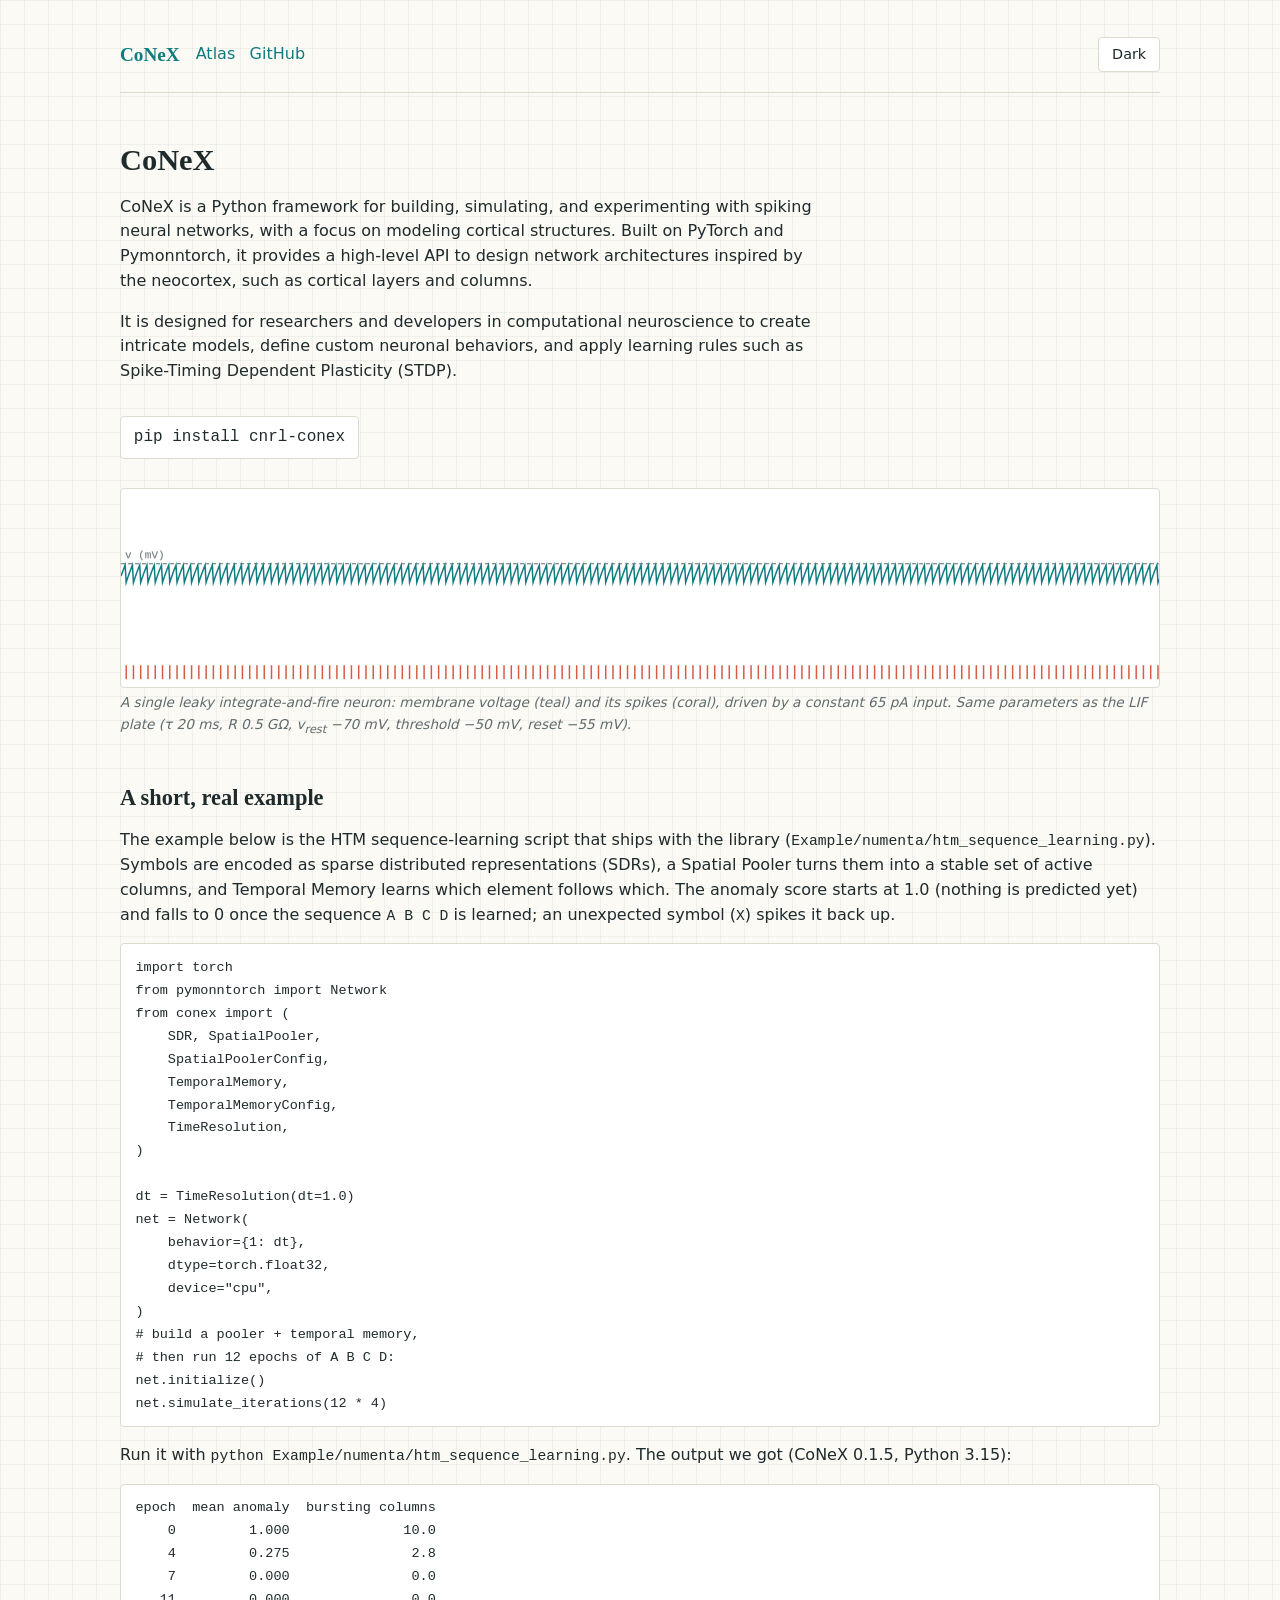
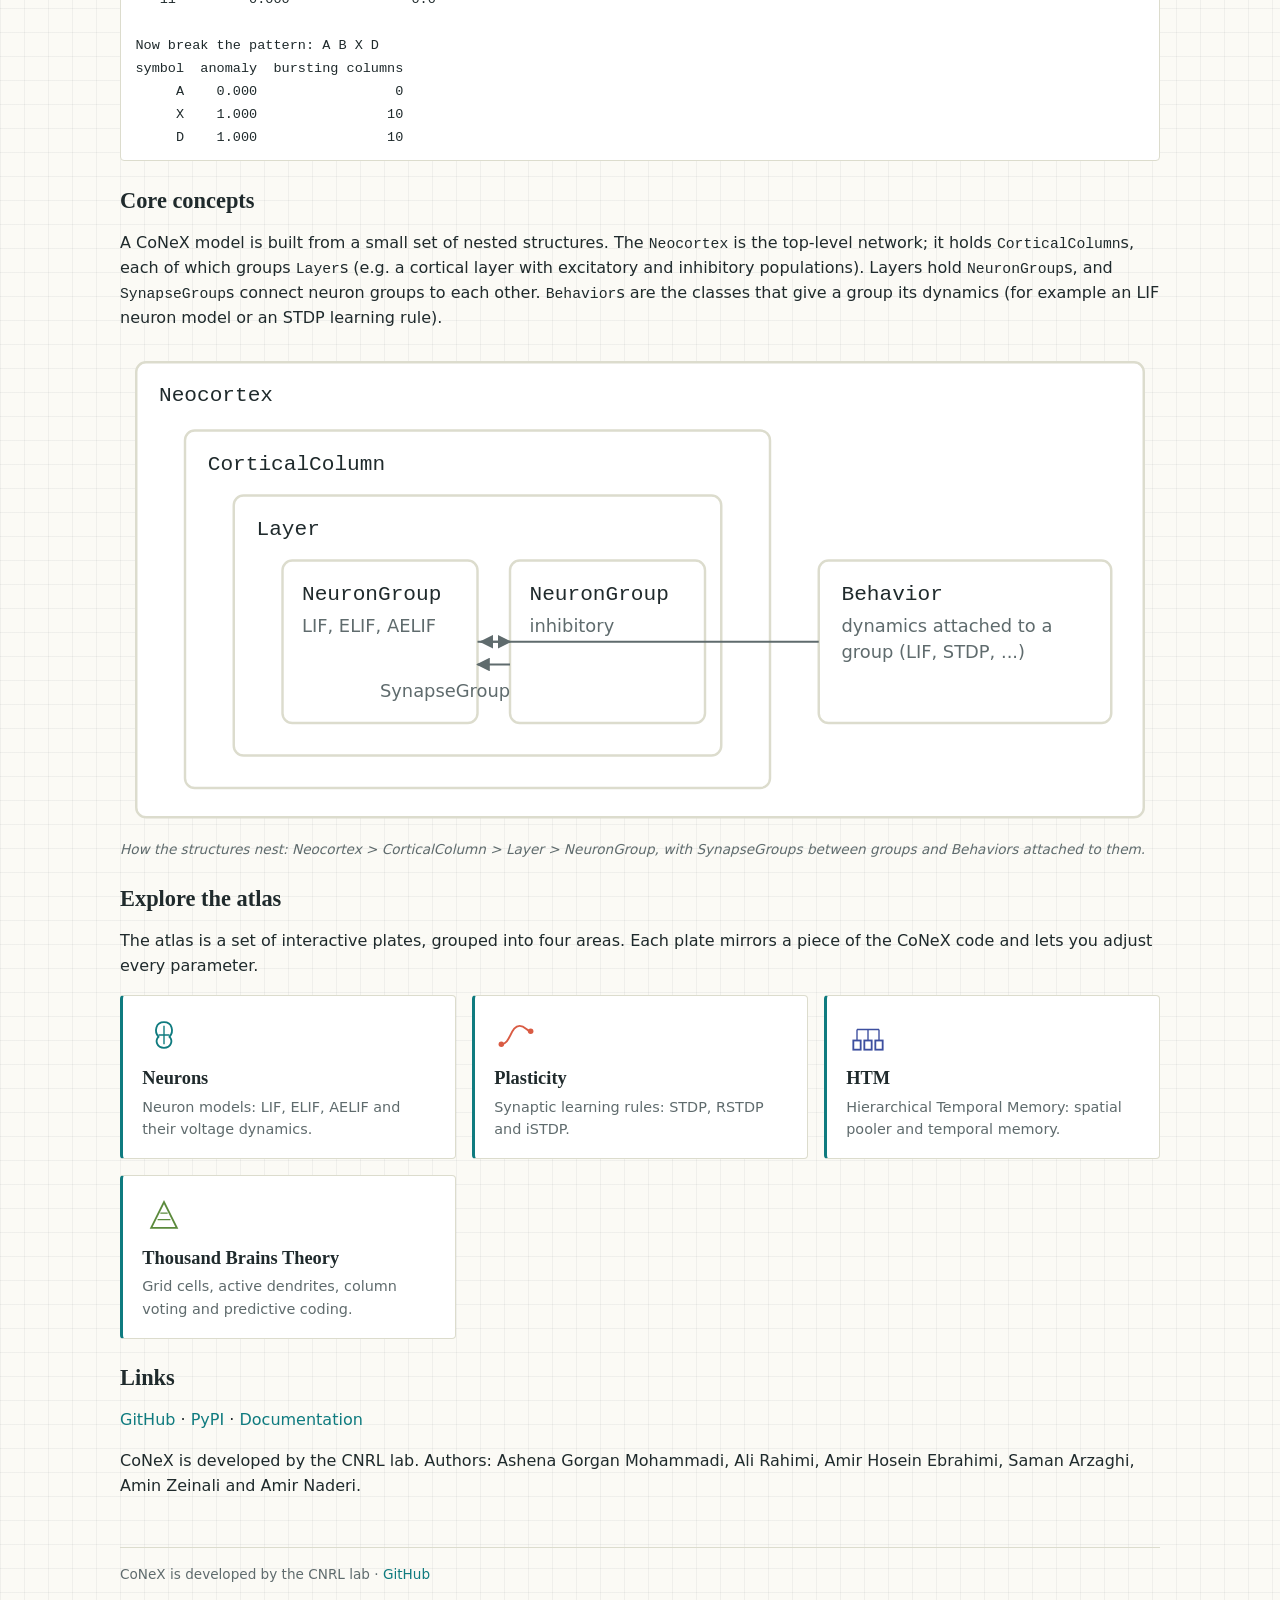
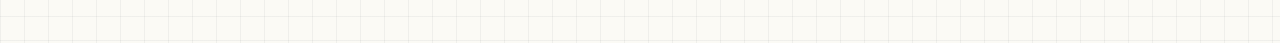
==== site/index.html @ 7996efba "fix(site): standardize the footer to the CNRL-lab credit Every page footer now reads 'CoNeX is devel" ====
<!DOCTYPE html>
<html lang="en">
<head>
  <meta charset="utf-8">
  <meta name="viewport" content="width=device-width, initial-scale=1">
  <title>CoNeX — Cortical network for everything</title>
  <link rel="stylesheet" href="assets/css/site.css">
</head>
<body>
  <div class="page">
    <div class="topbar">
      <span class="brand"><a href="index.html">CoNeX</a></span>
      <nav>
        <a href="atlas/index.html">Atlas</a>
        <a href="https://github.com/cnrl/CoNeX">GitHub</a>
      </nav>
      <span class="spacer"></span>
      <button id="theme-toggle" class="ui-button" type="button">Dark</button>
    </div>

    <section class="hero">
      <h1>CoNeX</h1>
      <p>
        CoNeX is a Python framework for building, simulating, and experimenting
        with spiking neural networks, with a focus on modeling cortical
        structures. Built on PyTorch and Pymonntorch, it provides a high-level
        API to design network architectures inspired by the neocortex, such as
        cortical layers and columns.
      </p>
      <p>
        It is designed for researchers and developers in computational
        neuroscience to create intricate models, define custom neuronal
        behaviors, and apply learning rules such as Spike-Timing Dependent
        Plasticity (STDP).
      </p>
      <p class="install-line">pip install cnrl-conex</p>

      <figure class="ui-figure hero-figure">
        <canvas id="hero-canvas" style="width:100%;height:200px;display:block;background:var(--card);border:1px solid var(--rule);border-radius:4px"></canvas>
        <figcaption>
          A single leaky integrate-and-fire neuron: membrane voltage (teal) and
          its spikes (coral), driven by a constant 65 pA input. Same parameters
          as the LIF plate (τ 20 ms, R 0.5 GΩ, v<sub>rest</sub> −70 mV,
          threshold −50 mV, reset −55 mV).
        </figcaption>
      </figure>
    </section>

    <section>
      <h2>A short, real example</h2>
      <p>
        The example below is the HTM sequence-learning script that ships with
        the library (<code>Example/numenta/htm_sequence_learning.py</code>).
        Symbols are encoded as sparse distributed representations (SDRs), a
        Spatial Pooler turns them into a stable set of active columns, and
        Temporal Memory learns which element follows which. The anomaly score
        starts at 1.0 (nothing is predicted yet) and falls to 0 once the
        sequence <code>A B C D</code> is learned; an unexpected symbol
        (<code>X</code>) spikes it back up.
      </p>
      <pre><code>import torch
from pymonntorch import Network
from conex import (
    SDR, SpatialPooler,
    SpatialPoolerConfig,
    TemporalMemory,
    TemporalMemoryConfig,
    TimeResolution,
)

dt = TimeResolution(dt=1.0)
net = Network(
    behavior={1: dt},
    dtype=torch.float32,
    device="cpu",
)
# build a pooler + temporal memory,
# then run 12 epochs of A B C D:
net.initialize()
net.simulate_iterations(12 * 4)</code></pre>
      <p>
        Run it with <code>python Example/numenta/htm_sequence_learning.py</code>.
        The output we got (CoNeX 0.1.5, Python 3.15):
      </p>
      <pre><code>epoch  mean anomaly  bursting columns
    0         1.000              10.0
    4         0.275               2.8
    7         0.000               0.0
   11         0.000               0.0

Now break the pattern: A B X D
symbol  anomaly  bursting columns
     A    0.000                 0
     X    1.000                10
     D    1.000                10</code></pre>
    </section>

    <section>
      <h2>Core concepts</h2>
      <p>
        A CoNeX model is built from a small set of nested structures. The
        <code>Neocortex</code> is the top-level network; it holds
        <code>CorticalColumn</code>s, each of which groups
        <code>Layer</code>s (e.g. a cortical layer with excitatory and
        inhibitory populations). Layers hold <code>NeuronGroup</code>s, and
        <code>SynapseGroup</code>s connect neuron groups to each other.
        <code>Behavior</code>s are the classes that give a group its dynamics
        (for example an LIF neuron model or an STDP learning rule).
      </p>
      <figure class="ui-figure">
        <svg viewBox="0 0 640 300" role="img"
             aria-label="Nesting diagram: Neocortex contains CorticalColumn, which contains Layer, which contains NeuronGroup; SynapseGroup connects NeuronGroups; Behavior is attached to a group.">
          <style>
            .box { fill: var(--card); stroke: var(--rule); stroke-width: 1.5; }
            .lbl { font: 13px ui-monospace, SFMono-Regular, Menlo, monospace; fill: var(--ink); }
            .sub { font: 11px system-ui, sans-serif; fill: var(--muted); }
            .edge { stroke: var(--muted); stroke-width: 1.2; fill: none; }
          </style>
          <rect class="box" x="10" y="10" width="620" height="280" rx="6"/>
          <text class="lbl" x="24" y="34">Neocortex</text>
          <rect class="box" x="40" y="52" width="360" height="220" rx="6"/>
          <text class="lbl" x="54" y="76">CorticalColumn</text>
          <rect class="box" x="70" y="92" width="300" height="160" rx="6"/>
          <text class="lbl" x="84" y="116">Layer</text>
          <rect class="box" x="100" y="132" width="120" height="100" rx="6"/>
          <text class="lbl" x="112" y="156">NeuronGroup</text>
          <text class="sub" x="112" y="176">LIF, ELIF, AELIF</text>
          <rect class="box" x="240" y="132" width="120" height="100" rx="6"/>
          <text class="lbl" x="252" y="156">NeuronGroup</text>
          <text class="sub" x="252" y="176">inhibitory</text>
          <path class="edge" d="M 220 182 H 240" marker-end="url(#arr)"/>
          <path class="edge" d="M 240 196 H 220" marker-end="url(#arr)"/>
          <text class="sub" x="200" y="216" text-anchor="middle">SynapseGroup</text>
          <rect class="box" x="430" y="132" width="180" height="100" rx="6"/>
          <text class="lbl" x="444" y="156">Behavior</text>
          <text class="sub" x="444" y="176">dynamics attached to a</text>
          <text class="sub" x="444" y="192">group (LIF, STDP, ...)</text>
          <path class="edge" d="M 430 182 H 222" marker-end="url(#arr)"/>
          <defs>
            <marker id="arr" viewBox="0 0 10 10" refX="9" refY="5"
                    markerWidth="7" markerHeight="7" orient="auto-start-reverse">
              <path d="M 0 0 L 10 5 L 0 10 z" fill="var(--muted)"/>
            </marker>
          </defs>
        </svg>
        <figcaption>How the structures nest: Neocortex &gt; CorticalColumn &gt; Layer &gt; NeuronGroup, with SynapseGroups between groups and Behaviors attached to them.</figcaption>
      </figure>
    </section>

    <section>
      <h2>Explore the atlas</h2>
      <p>
        The atlas is a set of interactive plates, grouped into four areas.
        Each plate mirrors a piece of the CoNeX code and lets you adjust every
        parameter.
      </p>
      <div class="area-cards">
        <a class="area-card" href="atlas/index.html#neurons">
          <svg class="area-icon" viewBox="0 0 48 48" aria-hidden="true">
            <path d="M24 10 C15 10 13 20 18 26 C14 30 16 38 24 38 C32 38 34 30 30 26 C35 20 33 10 24 10 Z" fill="none" stroke="var(--c1)" stroke-width="2"/>
            <path d="M24 14 V34 M18 24 H30" fill="none" stroke="var(--c1)" stroke-width="1.5"/>
          </svg>
          <div class="title">Neurons</div>
          <div class="summary">Neuron models: LIF, ELIF, AELIF and their voltage dynamics.</div>
        </a>
        <a class="area-card" href="atlas/index.html#plasticity">
          <svg class="area-icon" viewBox="0 0 48 48" aria-hidden="true">
            <path d="M8 34 C18 34 18 14 28 14 C34 14 36 20 40 20" fill="none" stroke="var(--c2)" stroke-width="2"/>
            <circle cx="8" cy="34" r="3" fill="var(--c2)"/>
            <circle cx="40" cy="20" r="3" fill="var(--c2)"/>
          </svg>
          <div class="title">Plasticity</div>
          <div class="summary">Synaptic learning rules: STDP, RSTDP and iSTDP.</div>
        </a>
        <a class="area-card" href="atlas/index.html#htm">
          <svg class="area-icon" viewBox="0 0 48 48" aria-hidden="true">
            <rect x="8" y="30" width="8" height="10" fill="none" stroke="var(--c4)" stroke-width="2"/>
            <rect x="20" y="30" width="8" height="10" fill="none" stroke="var(--c4)" stroke-width="2"/>
            <rect x="32" y="30" width="8" height="10" fill="none" stroke="var(--c4)" stroke-width="2"/>
            <path d="M12 30 V18 M24 30 V18 M36 30 V18 M12 18 H36" fill="none" stroke="var(--c4)" stroke-width="1.5"/>
          </svg>
          <div class="title">HTM</div>
          <div class="summary">Hierarchical Temporal Memory: spatial pooler and temporal memory.</div>
        </a>
        <a class="area-card" href="atlas/index.html#tbt">
          <svg class="area-icon" viewBox="0 0 48 48" aria-hidden="true">
            <path d="M10 38 L24 10 L38 38 Z" fill="none" stroke="var(--c5)" stroke-width="2"/>
            <path d="M17 29 L31 29 M20 22 L28 22" fill="none" stroke="var(--c5)" stroke-width="1.5"/>
          </svg>
          <div class="title">Thousand Brains Theory</div>
          <div class="summary">Grid cells, active dendrites, column voting and predictive coding.</div>
        </a>
      </div>
    </section>

    <section>
      <h2>Links</h2>
      <p>
        <a href="https://github.com/cnrl/CoNeX">GitHub</a>
        &middot;
        <a href="https://pypi.org/project/cnrl-conex/">PyPI</a>
        &middot;
        <a href="https://github.com/cnrl/CoNeX/tree/main/docs">Documentation</a>
      </p>
      <p>
        CoNeX is developed by the CNRL lab. Authors: Ashena Gorgan Mohammadi,
        Ali Rahimi, Amir Hosein Ebrahimi, Saman Arzaghi, Amin Zeinali and
        Amir Naderi.
      </p>
    </section>

    <footer class="site-footer">
      CoNeX is developed by the CNRL lab &middot;
      <a href="https://github.com/cnrl/CoNeX">GitHub</a>
    </footer>
  </div>

  <script type="module">
    import ui from './assets/js/ui.js';
    const themeBtn = document.getElementById('theme-toggle');
    function syncThemeBtn() {
      themeBtn.textContent = ui.getTheme() === 'light' ? 'Dark' : 'Light';
    }
    themeBtn.addEventListener('click', () => {
      ui.setTheme(ui.getTheme() === 'light' ? 'dark' : 'light');
      syncThemeBtn();
    });
    syncThemeBtn();

    // Hero: a single LIF neuron, same parameters as the LIF plate.
    const hero = document.getElementById('hero-canvas');
    if (hero) {
      const TAU = 20, R = 0.5, I = 65, V_REST = -70, THR = -50, V_RESET = -55;
      const DT = 1; // ms
      const RI = R * I; // 32.5 mV
      const WINDOW = 1000; // ms of trace shown
      let v = V_REST, t = 0;
      const trace = []; // [t, v]
      const spikes = []; // [t]
      let acc = 0;

      function step(ms) {
        acc += ms;
        while (acc >= DT) {
          acc -= DT;
          t += DT;
          v += (DT / TAU) * (-(v - V_REST) + RI);
          if (v >= THR) {
            spikes.push(t);
            v = V_RESET;
          }
          trace.push([t, v]);
        }
        while (trace.length && trace[0][0] < t - WINDOW) trace.shift();
        while (spikes.length && spikes[0] < t - WINDOW) spikes.shift();
      }

      function draw() {
        const dpr = window.devicePixelRatio || 1;
        const w = hero.clientWidth || 600, h = 200;
        hero.width = Math.round(w * dpr);
        hero.height = Math.round(h * dpr);
        const ctx = hero.getContext('2d');
        ctx.setTransform(dpr, 0, 0, dpr, 0, 0);
        ctx.clearRect(0, 0, w, h);
        const pal = { ink: ui.color('ink'), c1: ui.color('c1'), c2: ui.color('c2'), muted: ui.color('muted') };
        const t0 = t - WINDOW;
        const sx = (tt) => ((tt - t0) / WINDOW) * w;
        const vTop = -30, vBot = -75;
        const sy = (vv) => ((vTop - vv) / (vTop - vBot)) * (h - 30);
        // threshold line
        ctx.strokeStyle = pal.muted;
        ctx.setLineDash([4, 3]);
        ctx.beginPath();
        ctx.moveTo(0, sy(THR));
        ctx.lineTo(w, sy(THR));
        ctx.stroke();
        ctx.setLineDash([]);
        // voltage trace
        ctx.strokeStyle = pal.c1;
        ctx.lineWidth = 1.5;
        ctx.beginPath();
        for (let i = 0; i < trace.length; i++) {
          const px = sx(trace[i][0]), py = sy(trace[i][1]);
          i === 0 ? ctx.moveTo(px, py) : ctx.lineTo(px, py);
        }
        ctx.stroke();
        // raster of spikes
        for (const st of spikes) {
          ctx.fillStyle = pal.c2;
          ctx.fillRect(sx(st) - 0.75, h - 22, 1.5, 14);
        }
        ctx.fillStyle = pal.muted;
        ctx.font = '11px ui-monospace, SFMono-Regular, Menlo, monospace';
        ctx.textAlign = 'left';
        ctx.textBaseline = 'bottom';
        ctx.fillText('v (mV)', 4, sy(THR) - 3);
      }

      const reduced = window.matchMedia('(prefers-reduced-motion: reduce)').matches;
      if (reduced) {
        step(WINDOW);
        draw();
        window.addEventListener('resize', draw);
      } else {
        const anim = ui.animate((dtMs) => {
          step(Math.min(dtMs, 50));
          draw();
        });
        anim.start();
        window.addEventListener('resize', draw);
        ui.onTheme(draw);
      }
    }
  </script>
</body>
</html>
---- site/assets/css/site.css ----
/* CoNeX site — "lab notebook" look. Light default, dark optional. */

:root,
:root[data-theme='light'] {
  --paper: #fbfaf5;
  --ink: #1f2a2c;
  --muted: #5f6b6d;
  --rule: #dcdccd;
  --c1: #0f7b7f;
  --c2: #d95b43;
  --c3: #b98a1f;
  --c4: #3d4f9f;
  --c5: #5b8a3c;
  --c6: #8b3f73;
  --grid: rgba(31, 42, 44, 0.05);
  --card: #ffffff;
}

:root[data-theme='dark'] {
  --paper: #141b1c;
  --ink: #e5ebe7;
  --muted: #9aa7a6;
  --rule: #2c3738;
  --c1: #3cb4b9;
  --c2: #ef7d66;
  --c3: #d9ab3f;
  --c4: #8294dd;
  --c5: #86b468;
  --c6: #c26fa9;
  --grid: rgba(229, 235, 231, 0.04);
  --card: #182122;
}

* {
  box-sizing: border-box;
}

html {
  font-size: 16px;
}

body {
  margin: 0;
  color: var(--ink);
  background-color: var(--paper);
  background-image:
    linear-gradient(var(--grid) 1px, transparent 1px),
    linear-gradient(90deg, var(--grid) 1px, transparent 1px);
  background-size: 24px 24px;
  font-family: system-ui, -apple-system, sans-serif;
  line-height: 1.55;
}

h1, h2, h3, h4 {
  font-family: ui-serif, Georgia, serif;
  font-weight: 600;
  line-height: 1.25;
}

h1 { font-size: 1.9rem; margin: 0 0 0.5rem; }
h2 { font-size: 1.4rem; margin: 1.6rem 0 0.6rem; }
h3 { font-size: 1.1rem; margin: 1.2rem 0 0.4rem; }

a {
  color: var(--c1);
  text-decoration: none;
}
a:hover {
  text-decoration: underline;
}

code, pre, .mono {
  font-family: ui-monospace, SFMono-Regular, Menlo, monospace;
  font-size: 0.92em;
}

/* inline code: let a long token (e.g. a file path) wrap instead of widening the page */
:not(pre) > code {
  overflow-wrap: anywhere;
}

pre {
  background: var(--card);
  border: 1px solid var(--rule);
  border-radius: 4px;
  padding: 0.7rem 0.9rem;
  overflow-x: auto;
}

.page {
  max-width: 1080px;
  margin: 0 auto;
  padding: 1.5rem 1.25rem 4rem;
}

.topbar {
  display: flex;
  align-items: center;
  gap: 1rem;
  flex-wrap: wrap;
  padding: 0.8rem 0 1.2rem;
  border-bottom: 1px solid var(--rule);
  margin-bottom: 1.5rem;
}

.topbar .brand {
  font-family: ui-serif, Georgia, serif;
  font-size: 1.2rem;
  font-weight: 700;
}

.topbar nav {
  display: flex;
  gap: 0.9rem;
  flex-wrap: wrap;
}

.topbar .spacer {
  flex: 1;
}

/* Cards: thin rules and a left margin line like notebook paper */
.card {
  background: var(--card);
  border: 1px solid var(--rule);
  border-left: 3px solid var(--rule);
  border-radius: 4px;
  padding: 1rem 1.2rem 1rem 1.4rem;
  margin: 0.8rem 0;
}

.card h3 {
  margin-top: 0;
}

/* Buttons */
.ui-button {
  font: inherit;
  font-size: 0.9rem;
  color: var(--ink);
  background: var(--card);
  border: 1px solid var(--rule);
  border-radius: 4px;
  padding: 0.35rem 0.8rem;
  cursor: pointer;
}
.ui-button:hover {
  border-color: var(--muted);
}
.ui-button-small {
  font-size: 0.78rem;
  padding: 0.15rem 0.5rem;
}

/* Plate layout: controls | figures | notes */
.plate-layout {
  display: grid;
  grid-template-columns: 300px minmax(0, 1fr);
  gap: 1.2rem;
  align-items: start;
}

/* min-width:0 lets a grid track shrink below its content's min-content width */
.plate-controls,
.plate-figures,
.plate-notes {
  min-width: 0;
  max-width: 100%;
}

.plate-controls {
  position: sticky;
  top: 1rem;
}

.plate-notes {
  grid-column: 1 / -1;
}

@media (max-width: 820px) {
  .plate-layout {
    grid-template-columns: minmax(0, 1fr);
  }
  /* phone order: figures, controls, notes (notes holds the code box) */
  .plate-figures { order: 1; }
  .plate-controls { order: 2; position: static; }
  .plate-notes { order: 3; }
}

/* Controls */
.ui-section {
  border-bottom: 1px solid var(--rule);
  padding-bottom: 0.8rem;
  margin-bottom: 0.8rem;
}

.ui-control {
  display: flex;
  flex-direction: column;
  gap: 0.15rem;
  margin: 0.5rem 0;
  font-size: 0.9rem;
}

.ui-control-head {
  display: flex;
  justify-content: space-between;
  gap: 0.5rem;
}

.ui-readout {
  font-family: ui-monospace, SFMono-Regular, Menlo, monospace;
  color: var(--muted);
  font-size: 0.85rem;
}

.ui-control input[type='range'] {
  width: 100%;
  accent-color: var(--c1);
}

.ui-control-number {
  flex-direction: row;
  align-items: center;
  gap: 0.5rem;
}

.ui-control-number input {
  width: 90px;
  font: inherit;
  font-family: ui-monospace, SFMono-Regular, Menlo, monospace;
  color: var(--ink);
  background: var(--paper);
  border: 1px solid var(--rule);
  border-radius: 4px;
  padding: 0.2rem 0.4rem;
}

.ui-unit {
  color: var(--muted);
  font-size: 0.85rem;
}

.ui-control-toggle {
  flex-direction: row;
  align-items: center;
  gap: 0.5rem;
}

.ui-control select {
  font: inherit;
  color: var(--ink);
  background: var(--paper);
  border: 1px solid var(--rule);
  border-radius: 4px;
  padding: 0.2rem 0.4rem;
}

/* Figures */
.ui-figure {
  margin: 0.8rem 0;
}

.ui-figure canvas {
  display: block;
  background: var(--card);
  border: 1px solid var(--rule);
  border-radius: 4px;
}

.ui-figure figcaption {
  font-style: italic;
  color: var(--muted);
  font-size: 0.85rem;
  margin-top: 0.3rem;
}

/* inline SVGs scale to the column width instead of their intrinsic size */
.ui-figure svg {
  display: block;
  width: 100%;
  height: auto;
}

/* on phones, shrink code so a line fits the viewport instead of scrolling */
@media (max-width: 480px) {
  pre {
    font-size: 0.72rem;
  }
}

/* Notes */
.ui-note {
  max-width: 70ch;
}

.ui-equation {
  font-family: ui-serif, Georgia, serif;
  font-size: 1.1rem;
  text-align: center;
  padding: 0.6rem 0;
  border-top: 1px dashed var(--rule);
  border-bottom: 1px dashed var(--rule);
  margin: 0.8rem 0;
}

/* Code box */
.ui-codebox {
  border: 1px solid var(--rule);
  border-radius: 4px;
  margin: 0.8rem 0;
  overflow: hidden;
}

.ui-codebar {
  display: flex;
  justify-content: space-between;
  align-items: center;
  padding: 0.3rem 0.7rem;
  border-bottom: 1px solid var(--rule);
  background: var(--paper);
  font-size: 0.85rem;
  color: var(--muted);
}

.ui-codebox pre {
  border: none;
  border-radius: 0;
  background: var(--card);
  margin: 0;
}

/* Gallery */
.gallery-group h2 {
  border-bottom: 1px solid var(--rule);
  padding-bottom: 0.3rem;
}

.gallery-grid {
  display: grid;
  grid-template-columns: repeat(auto-fill, minmax(min(100%, 240px), 1fr));
  gap: 0.8rem;
}

.plate-card {
  display: block;
  color: var(--ink);
  background: var(--card);
  border: 1px solid var(--rule);
  border-left: 3px solid var(--c1);
  border-radius: 4px;
  padding: 0.8rem 1rem;
}
.plate-card:hover {
  text-decoration: none;
  border-left-color: var(--c2);
}

.plate-card .title {
  font-family: ui-serif, Georgia, serif;
  font-weight: 600;
  font-size: 1.02rem;
}

.plate-card .summary {
  font-size: 0.88rem;
  color: var(--muted);
  margin: 0.3rem 0;
}

.badge {
  display: inline-block;
  font-size: 0.72rem;
  font-family: ui-monospace, SFMono-Regular, Menlo, monospace;
  border: 1px solid var(--rule);
  border-radius: 999px;
  padding: 0.05rem 0.5rem;
  color: var(--muted);
  margin-right: 0.3rem;
}

.badge.intro { border-color: var(--c5); color: var(--c5); }
.badge.core { border-color: var(--c1); color: var(--c1); }
.badge.advanced { border-color: var(--c2); color: var(--c2); }

.conex-classes {
  font-family: ui-monospace, SFMono-Regular, Menlo, monospace;
  font-size: 0.75rem;
  color: var(--muted);
  margin-top: 0.4rem;
  word-break: break-word;
}

.searchbox {
  width: 100%;
  max-width: 420px;
  font: inherit;
  color: var(--ink);
  background: var(--card);
  border: 1px solid var(--rule);
  border-radius: 4px;
  padding: 0.45rem 0.7rem;
  margin: 0.8rem 0;
}

/* Landing */
.hero {
  padding: 1.5rem 0 0.5rem;
}

.hero p {
  max-width: 68ch;
}

.install-line {
  font-family: ui-monospace, SFMono-Regular, Menlo, monospace;
  background: var(--card);
  border: 1px solid var(--rule);
  border-radius: 4px;
  padding: 0.5rem 0.8rem;
  display: inline-block;
}

/* min(100%, 220px) keeps a single column from overflowing a narrow viewport */
.concept-grid {
  display: grid;
  grid-template-columns: repeat(auto-fill, minmax(min(100%, 220px), 1fr));
  gap: 0.8rem;
}

.area-cards {
  display: grid;
  grid-template-columns: repeat(auto-fill, minmax(min(100%, 260px), 1fr));
  gap: 1rem;
}

.area-card {
  display: block;
  color: var(--ink);
  background: var(--card);
  border: 1px solid var(--rule);
  border-left: 3px solid var(--c1);
  border-radius: 4px;
  padding: 1.1rem 1.2rem;
}
.area-card:hover {
  text-decoration: none;
  border-left-color: var(--c2);
}

.area-card .title {
  font-family: ui-serif, Georgia, serif;
  font-weight: 600;
  font-size: 1.15rem;
  margin: 0.4rem 0 0.2rem;
}

.area-card .summary {
  font-size: 0.9rem;
  color: var(--muted);
}

.area-icon {
  width: 44px;
  height: 44px;
  display: block;
}

.start-path {
  display: flex;
  flex-wrap: wrap;
  gap: 0.5rem;
  align-items: center;
}

.start-path .step {
  border: 1px solid var(--rule);
  border-radius: 4px;
  padding: 0.3rem 0.7rem;
  background: var(--card);
}

.start-path .arrow {
  color: var(--muted);
}

.plate-header {
  border-bottom: 1px solid var(--rule);
  padding-bottom: 0.8rem;
  margin-bottom: 1rem;
}

.plate-header .conex-classes {
  margin-top: 0.2rem;
}

.plate-actions {
  display: flex;
  flex-wrap: wrap;
  gap: 0.5rem;
  margin-top: 0.6rem;
}

.plate-pager {
  display: flex;
  justify-content: space-between;
  margin-top: 2rem;
  border-top: 1px solid var(--rule);
  padding-top: 0.8rem;
}

.error-box {
  border: 1px solid var(--c2);
  border-left: 3px solid var(--c2);
  border-radius: 4px;
  background: var(--card);
  padding: 1rem 1.2rem;
  max-width: 60ch;
}

footer.site-footer {
  margin-top: 3rem;
  border-top: 1px solid var(--rule);
  padding-top: 1rem;
  color: var(--muted);
  font-size: 0.85rem;
}
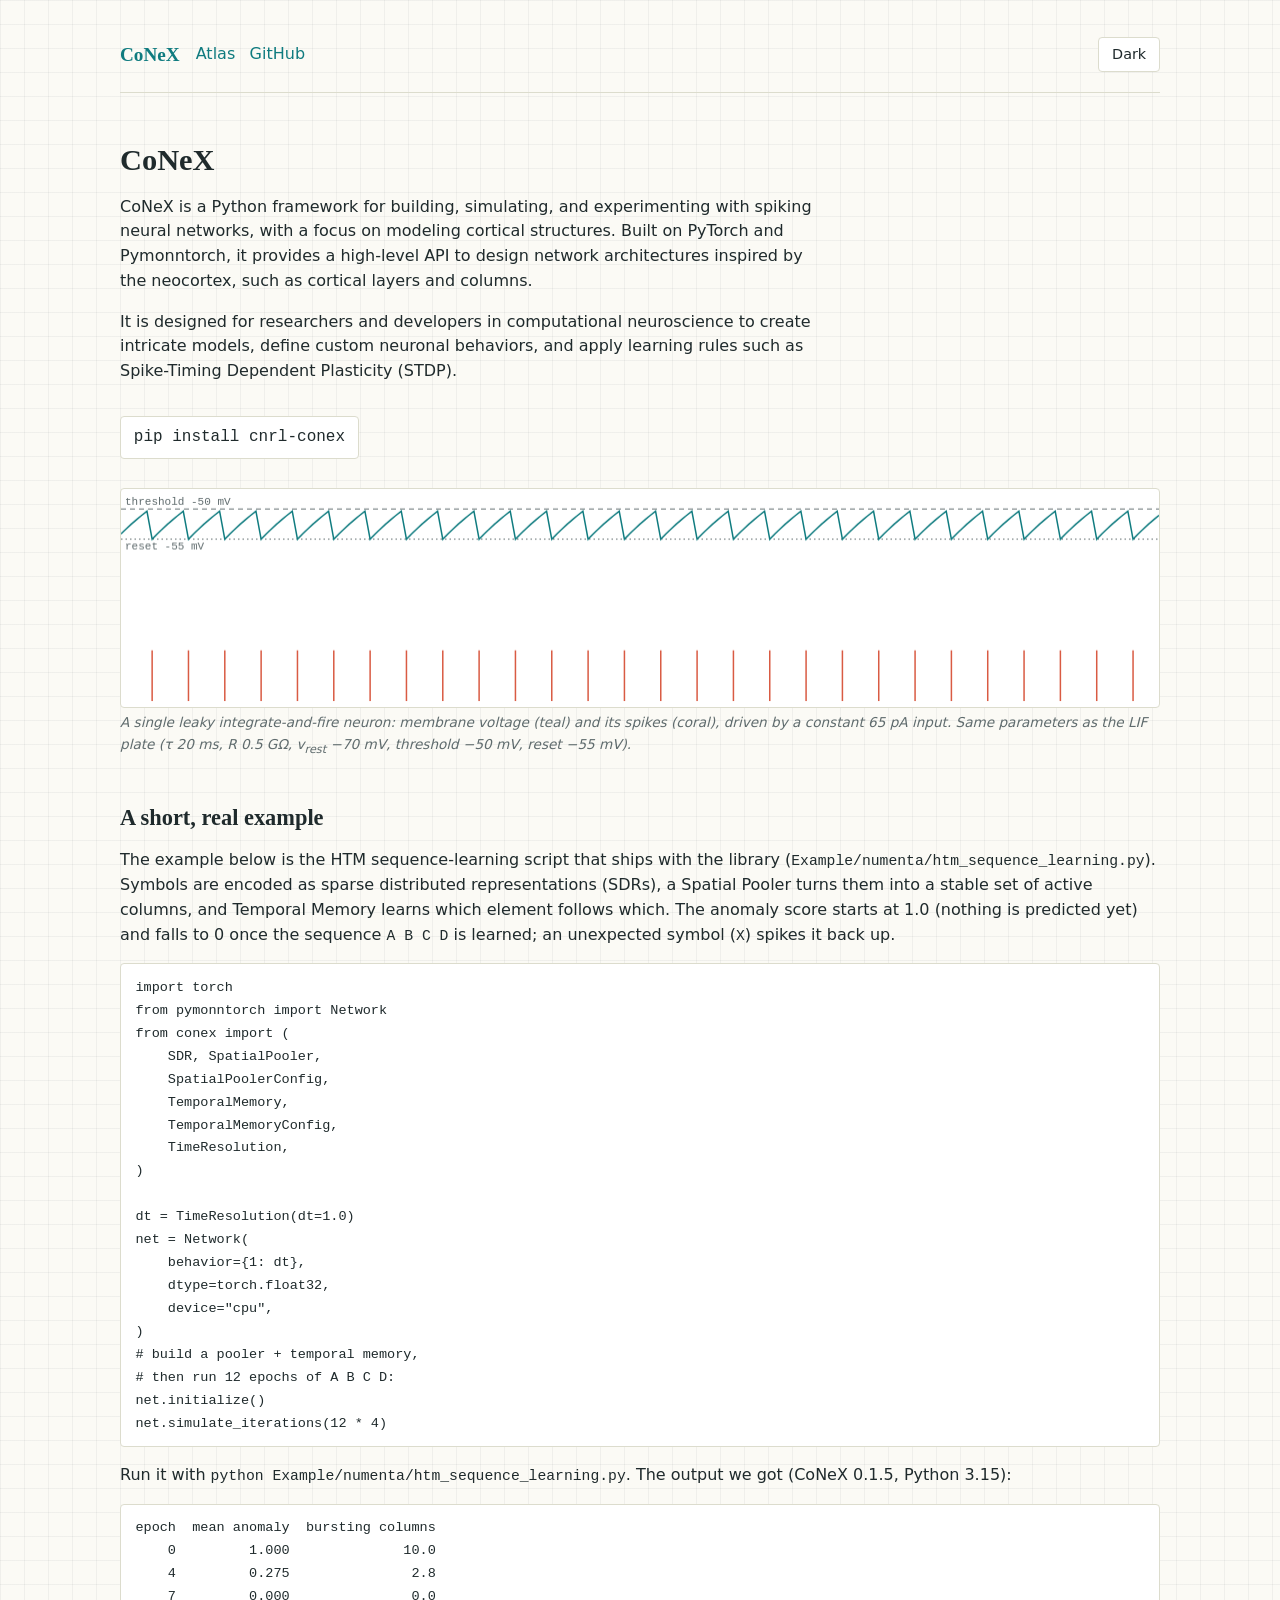
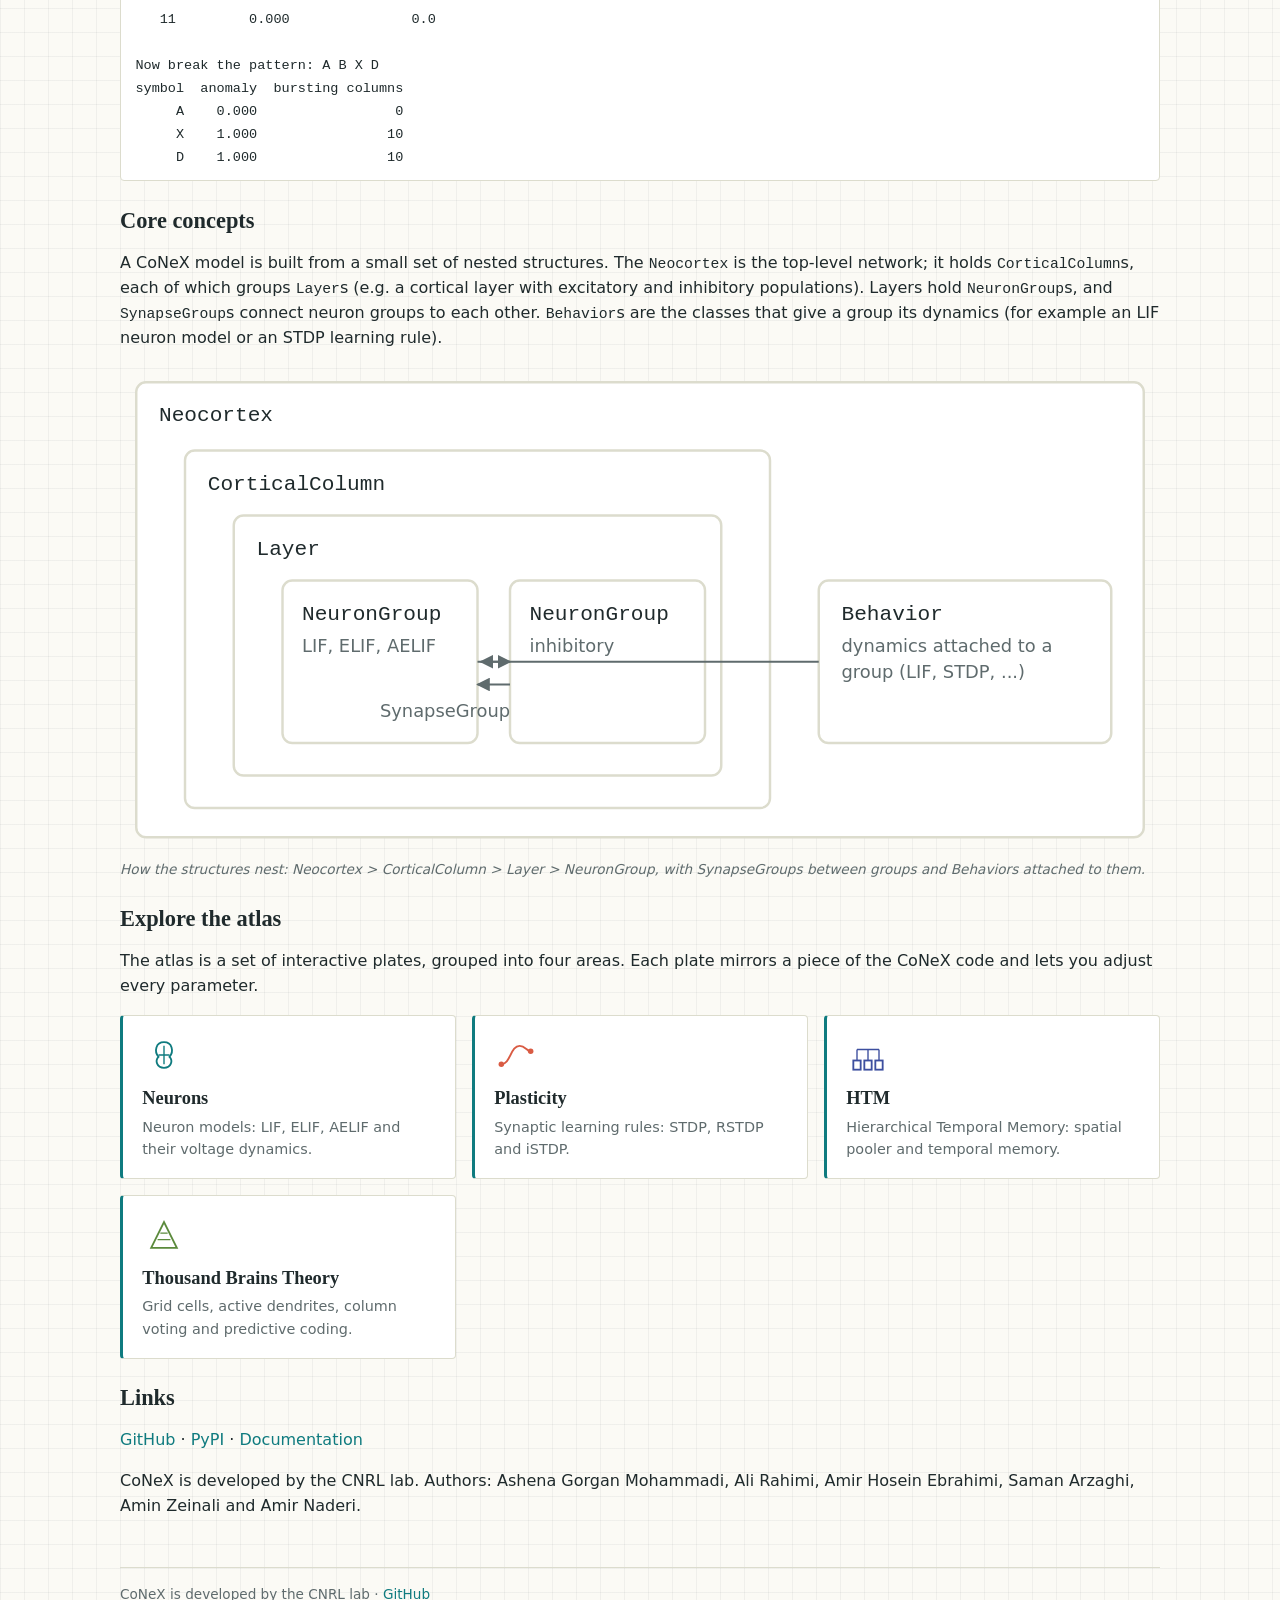
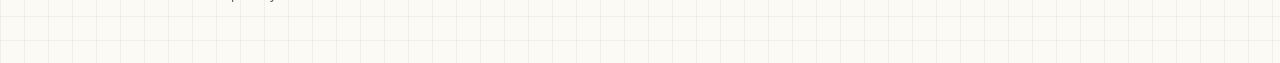
==== commit 8cf1beb5: "fix(site): pre-fill the hero LIF trace and fix its time window - show a fixed window (200 ms at >=70" ====
--- a/site/index.html
+++ b/site/index.html
@@ -36,7 +36,7 @@
       <p class="install-line">pip install cnrl-conex</p>
 
       <figure class="ui-figure hero-figure">
-        <canvas id="hero-canvas" style="width:100%;height:200px;display:block;background:var(--card);border:1px solid var(--rule);border-radius:4px"></canvas>
+        <canvas id="hero-canvas" style="width:100%;height:220px;display:block;background:var(--card);border:1px solid var(--rule);border-radius:4px"></canvas>
         <figcaption>
           A single leaky integrate-and-fire neuron: membrane voltage (teal) and
           its spikes (coral), driven by a constant 65 pA input. Same parameters
@@ -233,14 +233,18 @@
       const TAU = 20, R = 0.5, I = 65, V_REST = -70, THR = -50, V_RESET = -55;
       const DT = 1; // ms
       const RI = R * I; // 32.5 mV
-      const WINDOW = 1000; // ms of trace shown
+      const V_TOP = -48, V_BOT = -72; // y-axis range (mV)
+      const H = 220;
       let v = V_REST, t = 0;
       const trace = []; // [t, v]
       const spikes = []; // [t]
       let acc = 0;
 
-      function step(ms) {
-        acc += ms;
+      // fixed window: 200 ms on wide screens, 100 ms on phones
+      const windowFor = (w) => (w >= 700 ? 200 : 100);
+
+      function step(modelMs) {
+        acc += modelMs;
         while (acc >= DT) {
           acc -= DT;
           t += DT;
@@ -251,66 +255,86 @@
           }
           trace.push([t, v]);
         }
-        while (trace.length && trace[0][0] < t - WINDOW) trace.shift();
-        while (spikes.length && spikes[0] < t - WINDOW) spikes.shift();
+        // keep a little more than the widest window so resizes never gap
+        while (trace.length && trace[0][0] < t - 200) trace.shift();
+        while (spikes.length && spikes[0] < t - 200) spikes.shift();
       }
 
       function draw() {
         const dpr = window.devicePixelRatio || 1;
-        const w = hero.clientWidth || 600, h = 200;
+        const w = hero.clientWidth || 600;
         hero.width = Math.round(w * dpr);
-        hero.height = Math.round(h * dpr);
+        hero.height = Math.round(H * dpr);
         const ctx = hero.getContext('2d');
         ctx.setTransform(dpr, 0, 0, dpr, 0, 0);
-        ctx.clearRect(0, 0, w, h);
-        const pal = { ink: ui.color('ink'), c1: ui.color('c1'), c2: ui.color('c2'), muted: ui.color('muted') };
-        const t0 = t - WINDOW;
-        const sx = (tt) => ((tt - t0) / WINDOW) * w;
-        const vTop = -30, vBot = -75;
-        const sy = (vv) => ((vTop - vv) / (vTop - vBot)) * (h - 30);
-        // threshold line
+        ctx.clearRect(0, 0, w, H);
+        const pal = { c1: ui.color('c1'), c2: ui.color('c2'), muted: ui.color('muted') };
+        const win = windowFor(w);
+        const t0 = t - win;
+        const sx = (tt) => ((tt - t0) / win) * w;
+        // trace in the upper 70%, raster in the lower 30%
+        const traceTop = 8, traceBot = H * 0.7;
+        const sy = (vv) => traceTop + ((V_TOP - vv) / (V_TOP - V_BOT)) * (traceBot - traceTop);
+        const rasterTop = H * 0.74, rasterBot = H - 6;
+
+        // threshold (dashed) and reset (dotted) reference lines
         ctx.strokeStyle = pal.muted;
-        ctx.setLineDash([4, 3]);
+        ctx.lineWidth = 1;
+        ctx.setLineDash([5, 4]);
         ctx.beginPath();
         ctx.moveTo(0, sy(THR));
         ctx.lineTo(w, sy(THR));
         ctx.stroke();
+        ctx.setLineDash([1.5, 3]);
+        ctx.beginPath();
+        ctx.moveTo(0, sy(V_RESET));
+        ctx.lineTo(w, sy(V_RESET));
+        ctx.stroke();
         ctx.setLineDash([]);
+        ctx.fillStyle = pal.muted;
+        ctx.font = '11px ui-monospace, SFMono-Regular, Menlo, monospace';
+        ctx.textAlign = 'left';
+        ctx.textBaseline = 'bottom';
+        ctx.fillText('threshold -50 mV', 4, sy(THR) - 2);
+        ctx.textBaseline = 'top';
+        ctx.fillText('reset -55 mV', 4, sy(V_RESET) + 2);
+
         // voltage trace
         ctx.strokeStyle = pal.c1;
         ctx.lineWidth = 1.5;
         ctx.beginPath();
-        for (let i = 0; i < trace.length; i++) {
-          const px = sx(trace[i][0]), py = sy(trace[i][1]);
-          i === 0 ? ctx.moveTo(px, py) : ctx.lineTo(px, py);
+        let started = false;
+        for (const [tt, vv] of trace) {
+          if (tt < t0) continue;
+          const px = sx(tt), py = sy(vv);
+          if (!started) { ctx.moveTo(px, py); started = true; }
+          else ctx.lineTo(px, py);
         }
         ctx.stroke();
+
         // raster of spikes
+        ctx.fillStyle = pal.c2;
         for (const st of spikes) {
-          ctx.fillStyle = pal.c2;
-          ctx.fillRect(sx(st) - 0.75, h - 22, 1.5, 14);
+          if (st < t0) continue;
+          ctx.fillRect(sx(st) - 0.75, rasterTop, 1.5, rasterBot - rasterTop);
         }
-        ctx.fillStyle = pal.muted;
-        ctx.font = '11px ui-monospace, SFMono-Regular, Menlo, monospace';
-        ctx.textAlign = 'left';
-        ctx.textBaseline = 'bottom';
-        ctx.fillText('v (mV)', 4, sy(THR) - 3);
       }
 
+      // pre-simulate the whole window so the first frame is already full
+      step(windowFor(hero.clientWidth || 600));
+      draw();
+
       const reduced = window.matchMedia('(prefers-reduced-motion: reduce)').matches;
-      if (reduced) {
-        step(WINDOW);
-        draw();
-        window.addEventListener('resize', draw);
-      } else {
+      if (!reduced) {
+        // scroll at ~50 ms of model time per real second
         const anim = ui.animate((dtMs) => {
-          step(Math.min(dtMs, 50));
+          step(Math.min(dtMs, 50) * 0.05);
           draw();
         });
         anim.start();
-        window.addEventListener('resize', draw);
-        ui.onTheme(draw);
       }
+      window.addEventListener('resize', draw);
+      ui.onTheme(draw);
     }
   </script>
 </body>
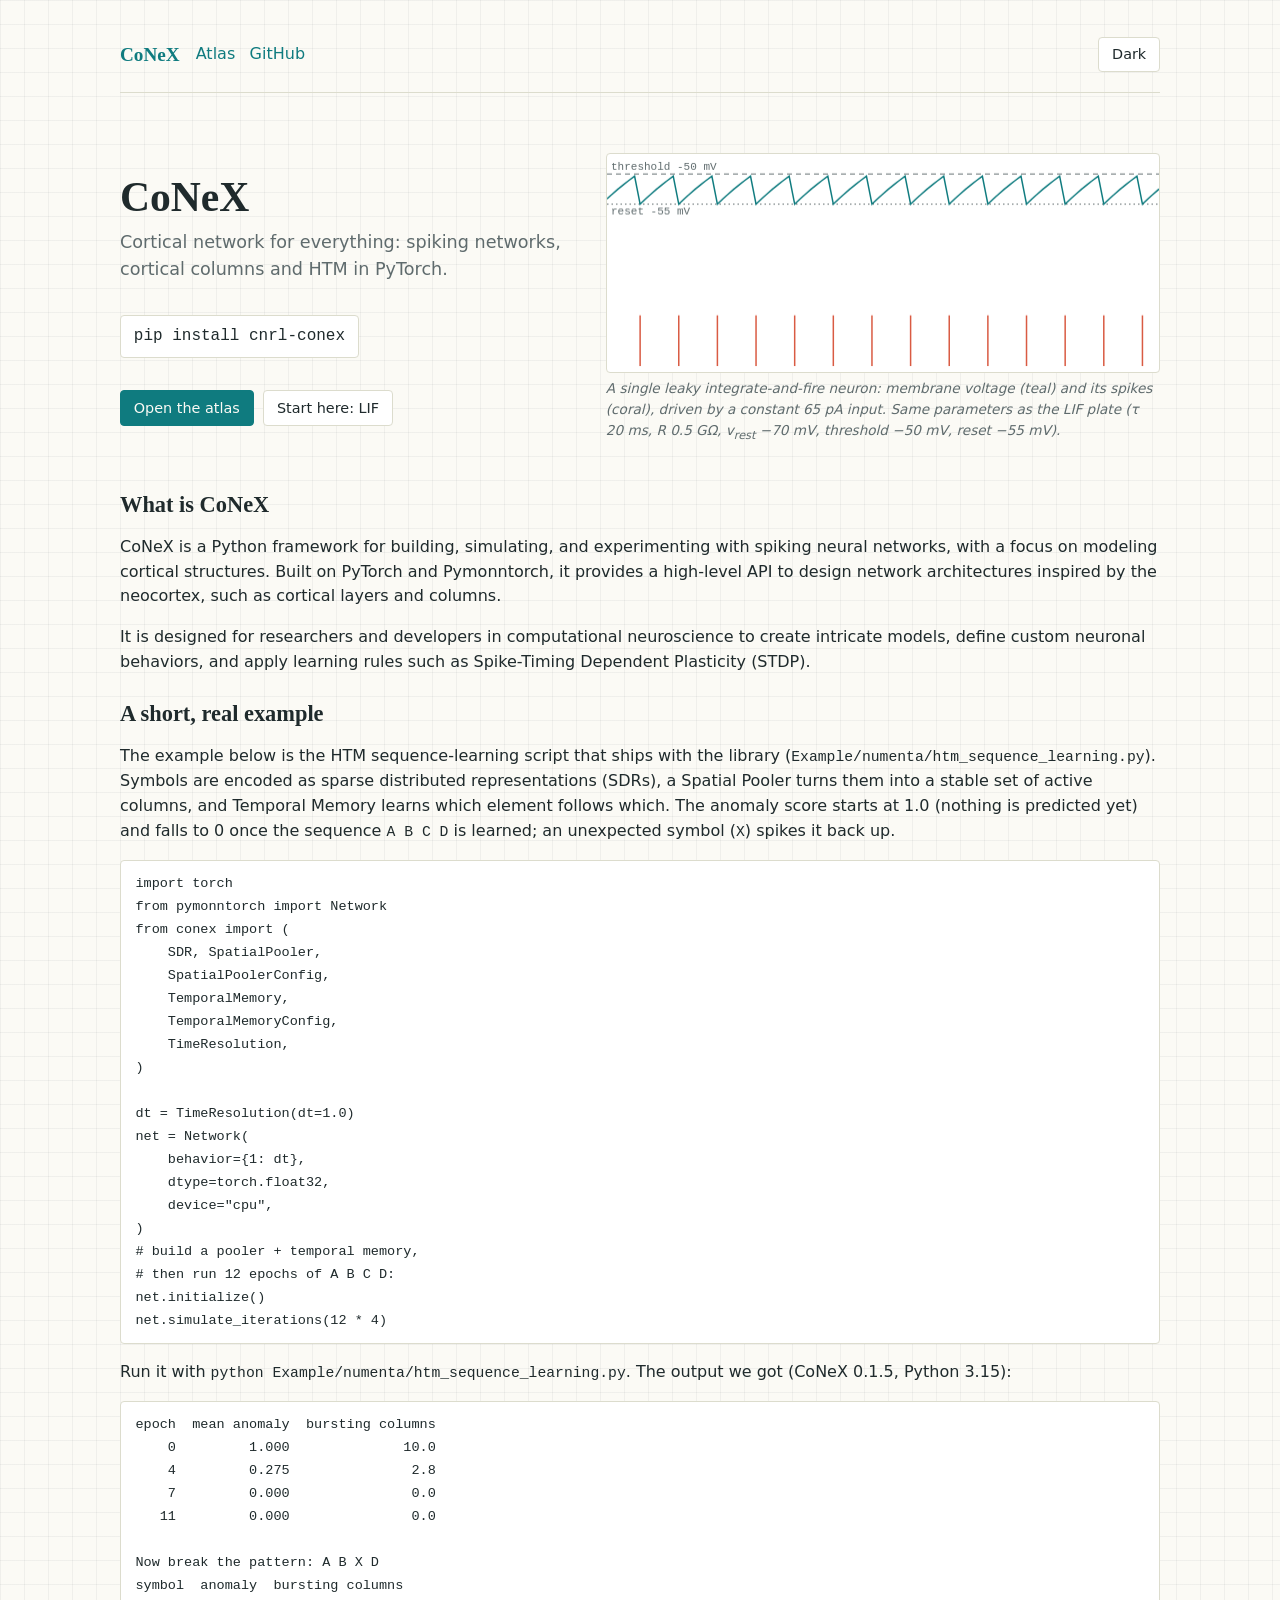
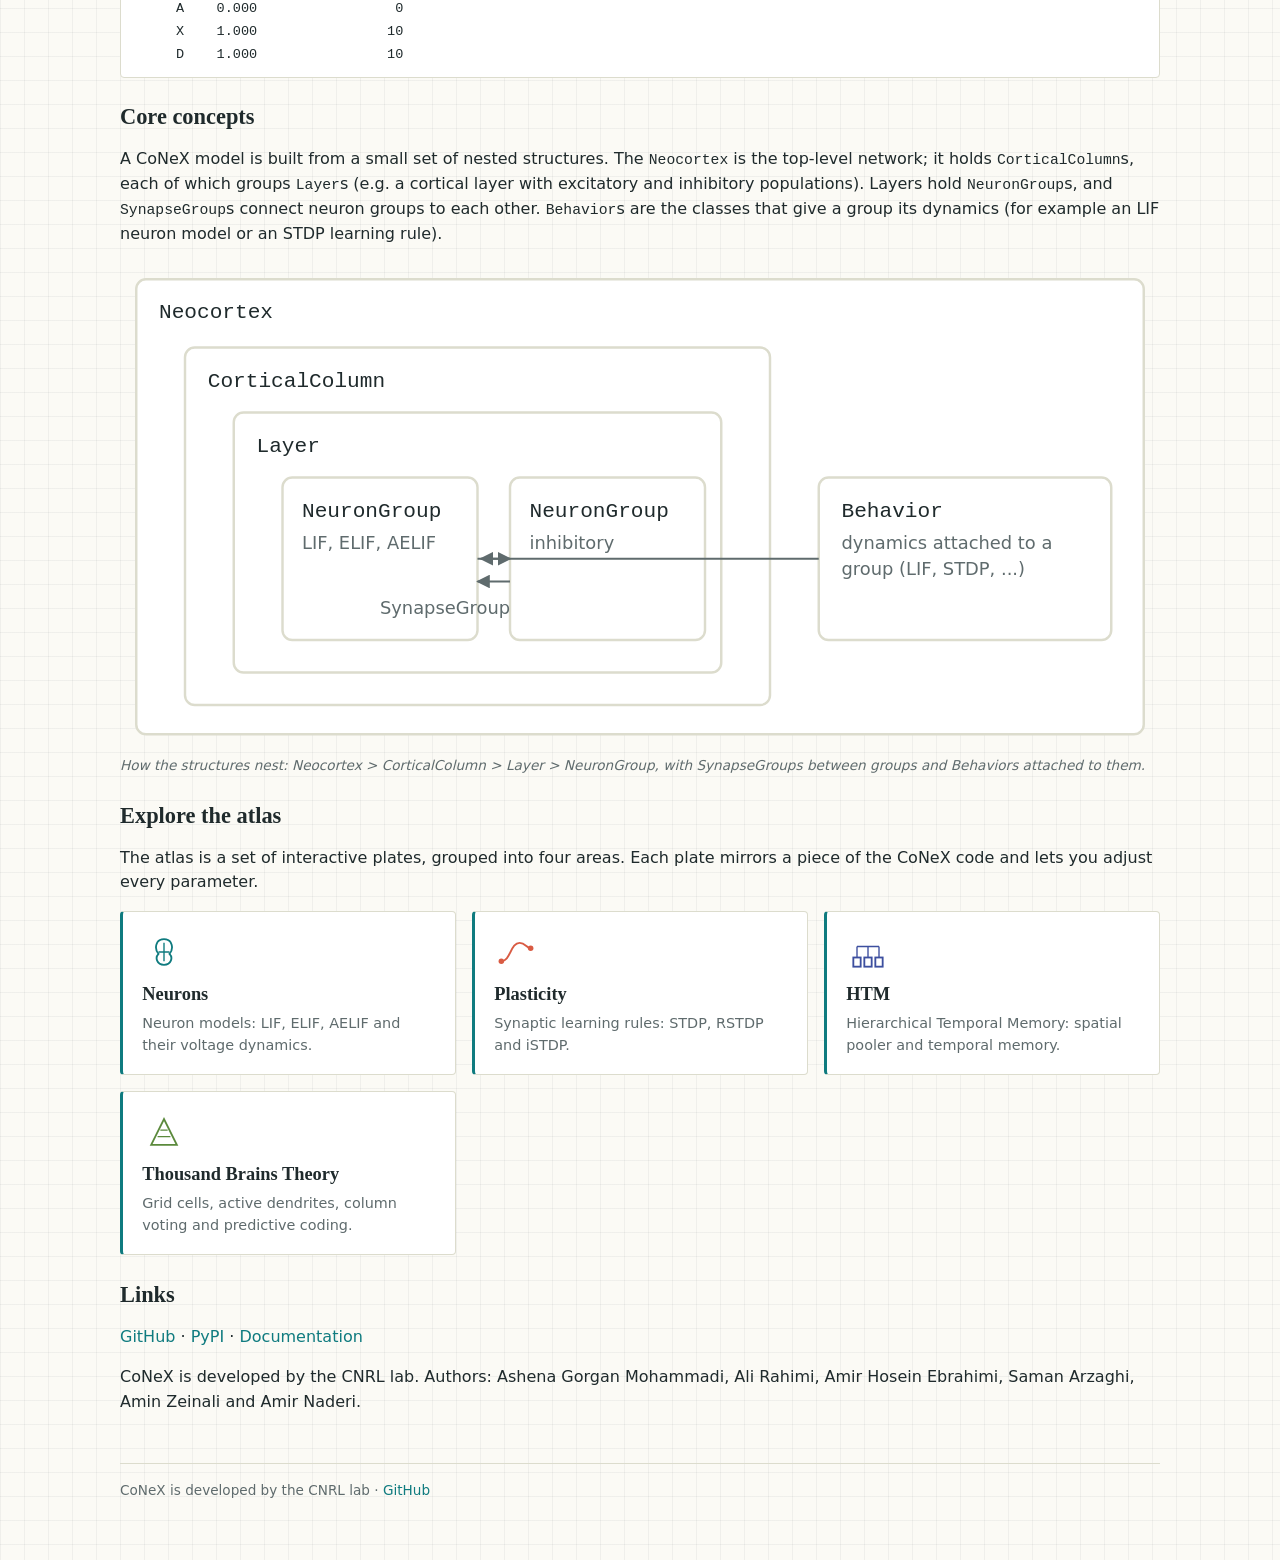
==== commit 7662db5e: "feat(site): make the landing top a two-column hero - at >=900 px: left column with the title, a one-" ====
--- a/site/index.html
+++ b/site/index.html
@@ -18,23 +18,19 @@
       <button id="theme-toggle" class="ui-button" type="button">Dark</button>
     </div>
 
-    <section class="hero">
-      <h1>CoNeX</h1>
-      <p>
-        CoNeX is a Python framework for building, simulating, and experimenting
-        with spiking neural networks, with a focus on modeling cortical
-        structures. Built on PyTorch and Pymonntorch, it provides a high-level
-        API to design network architectures inspired by the neocortex, such as
-        cortical layers and columns.
-      </p>
-      <p>
-        It is designed for researchers and developers in computational
-        neuroscience to create intricate models, define custom neuronal
-        behaviors, and apply learning rules such as Spike-Timing Dependent
-        Plasticity (STDP).
-      </p>
-      <p class="install-line">pip install cnrl-conex</p>
-
+    <section class="hero hero-grid">
+      <div class="hero-copy">
+        <h1>CoNeX</h1>
+        <p class="hero-tagline">
+          Cortical network for everything: spiking networks, cortical columns
+          and HTM in PyTorch.
+        </p>
+        <p class="install-line">pip install cnrl-conex</p>
+        <div class="hero-actions">
+          <a class="ui-button ui-button-primary" href="atlas/index.html">Open the atlas</a>
+          <a class="ui-button" href="atlas/plate.html?id=neuron-lif">Start here: LIF</a>
+        </div>
+      </div>
       <figure class="ui-figure hero-figure">
         <canvas id="hero-canvas" style="width:100%;height:220px;display:block;background:var(--card);border:1px solid var(--rule);border-radius:4px"></canvas>
         <figcaption>
@@ -44,6 +40,23 @@
           threshold −50 mV, reset −55 mV).
         </figcaption>
       </figure>
+    </section>
+
+    <section>
+      <h2>What is CoNeX</h2>
+      <p>
+        CoNeX is a Python framework for building, simulating, and experimenting
+        with spiking neural networks, with a focus on modeling cortical
+        structures. Built on PyTorch and Pymonntorch, it provides a high-level
+        API to design network architectures inspired by the neocortex, such as
+        cortical layers and columns.
+      </p>
+      <p>
+        It is designed for researchers and developers in computational
+        neuroscience to create intricate models, define custom neuronal
+        behaviors, and apply learning rules such as Spike-Timing Dependent
+        Plasticity (STDP).
+      </p>
     </section>
 
     <section>
--- a/site/assets/css/site.css
+++ b/site/assets/css/site.css
@@ -412,6 +412,48 @@
   max-width: 68ch;
 }
 
+/* two-column hero: copy on the left, the live canvas on the right */
+.hero-grid {
+  display: grid;
+  grid-template-columns: 1fr;
+  gap: 1.5rem;
+  align-items: center;
+}
+
+@media (min-width: 900px) {
+  .hero-grid {
+    grid-template-columns: minmax(0, 5fr) minmax(0, 6fr);
+  }
+}
+
+.hero-copy h1 {
+  font-size: 2.6rem;
+  margin-bottom: 0.3rem;
+}
+
+.hero-tagline {
+  font-size: 1.1rem;
+  color: var(--muted);
+  margin: 0 0 1rem;
+}
+
+.hero-actions {
+  display: flex;
+  flex-wrap: wrap;
+  gap: 0.6rem;
+  margin-top: 1rem;
+}
+
+.ui-button-primary {
+  background: var(--c1);
+  border-color: var(--c1);
+  color: var(--paper);
+}
+.ui-button-primary:hover {
+  border-color: var(--c1);
+  filter: brightness(1.08);
+}
+
 .install-line {
   font-family: ui-monospace, SFMono-Regular, Menlo, monospace;
   background: var(--card);
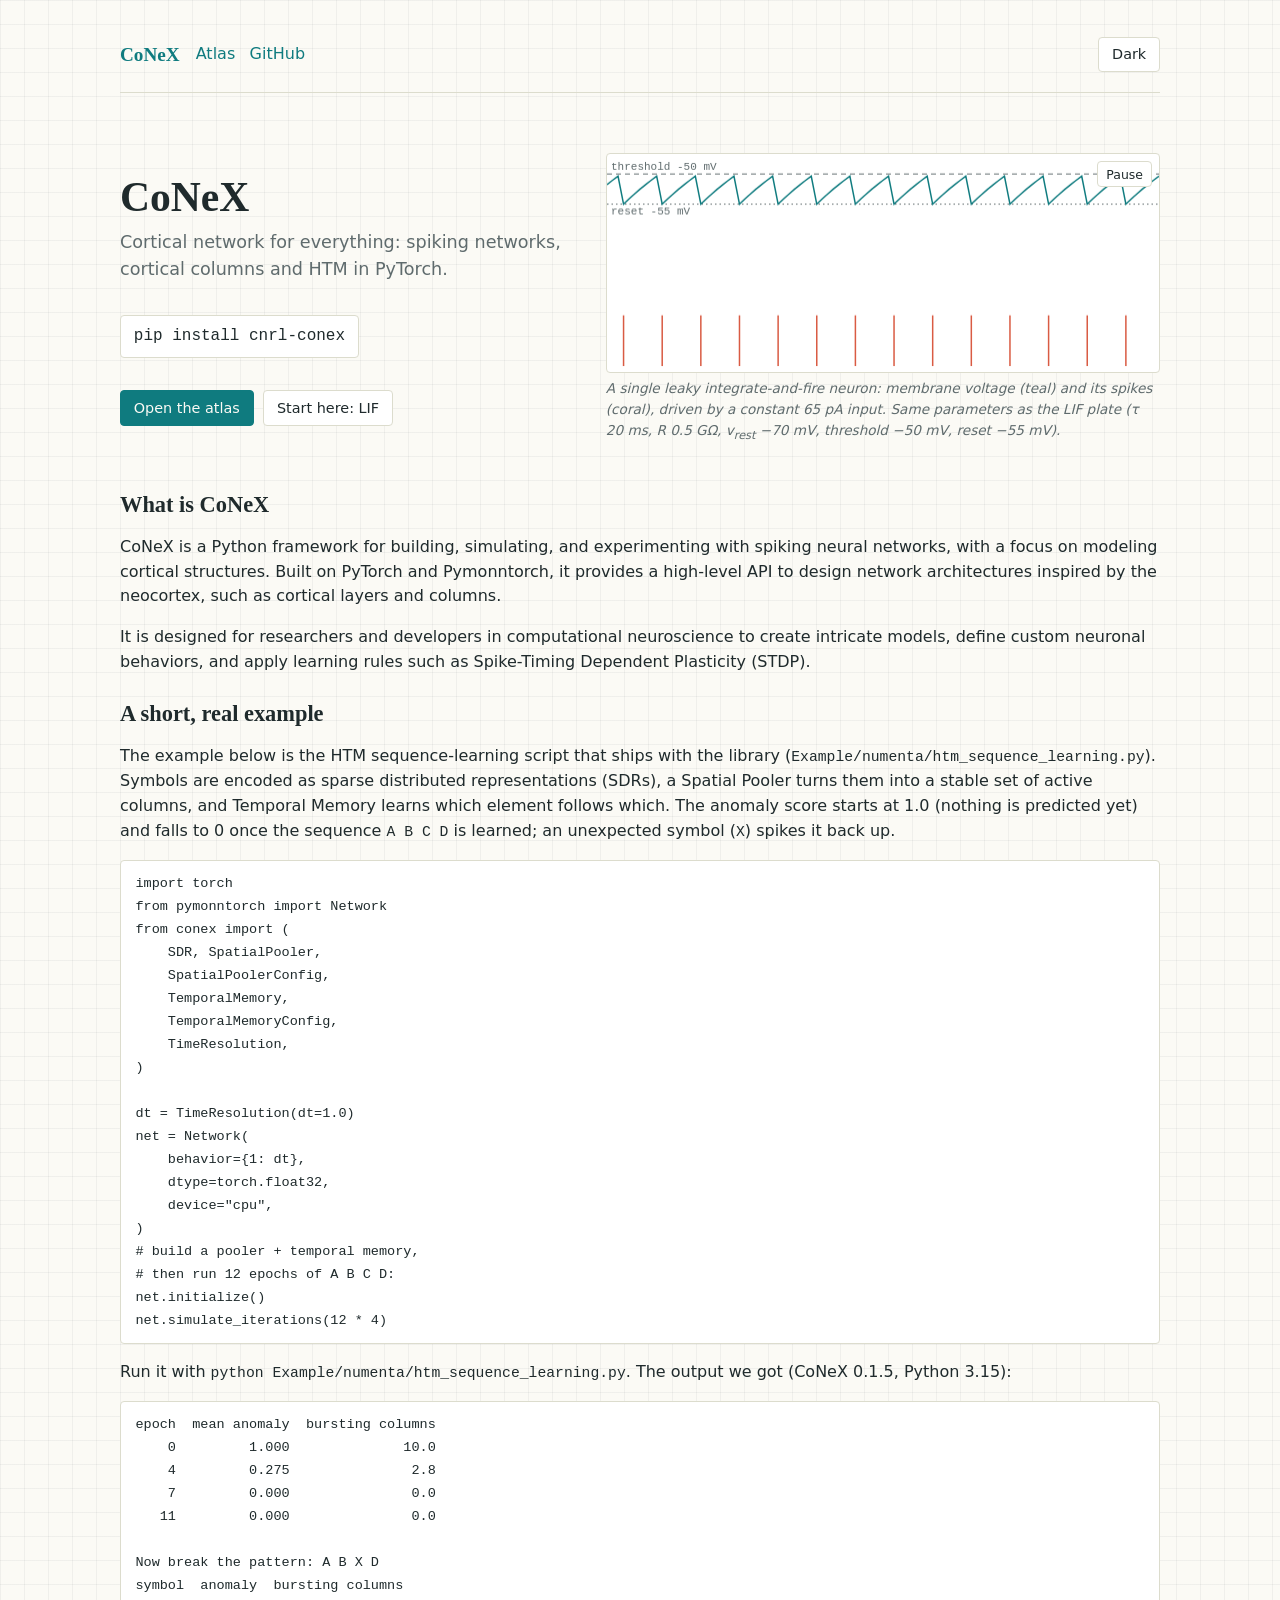
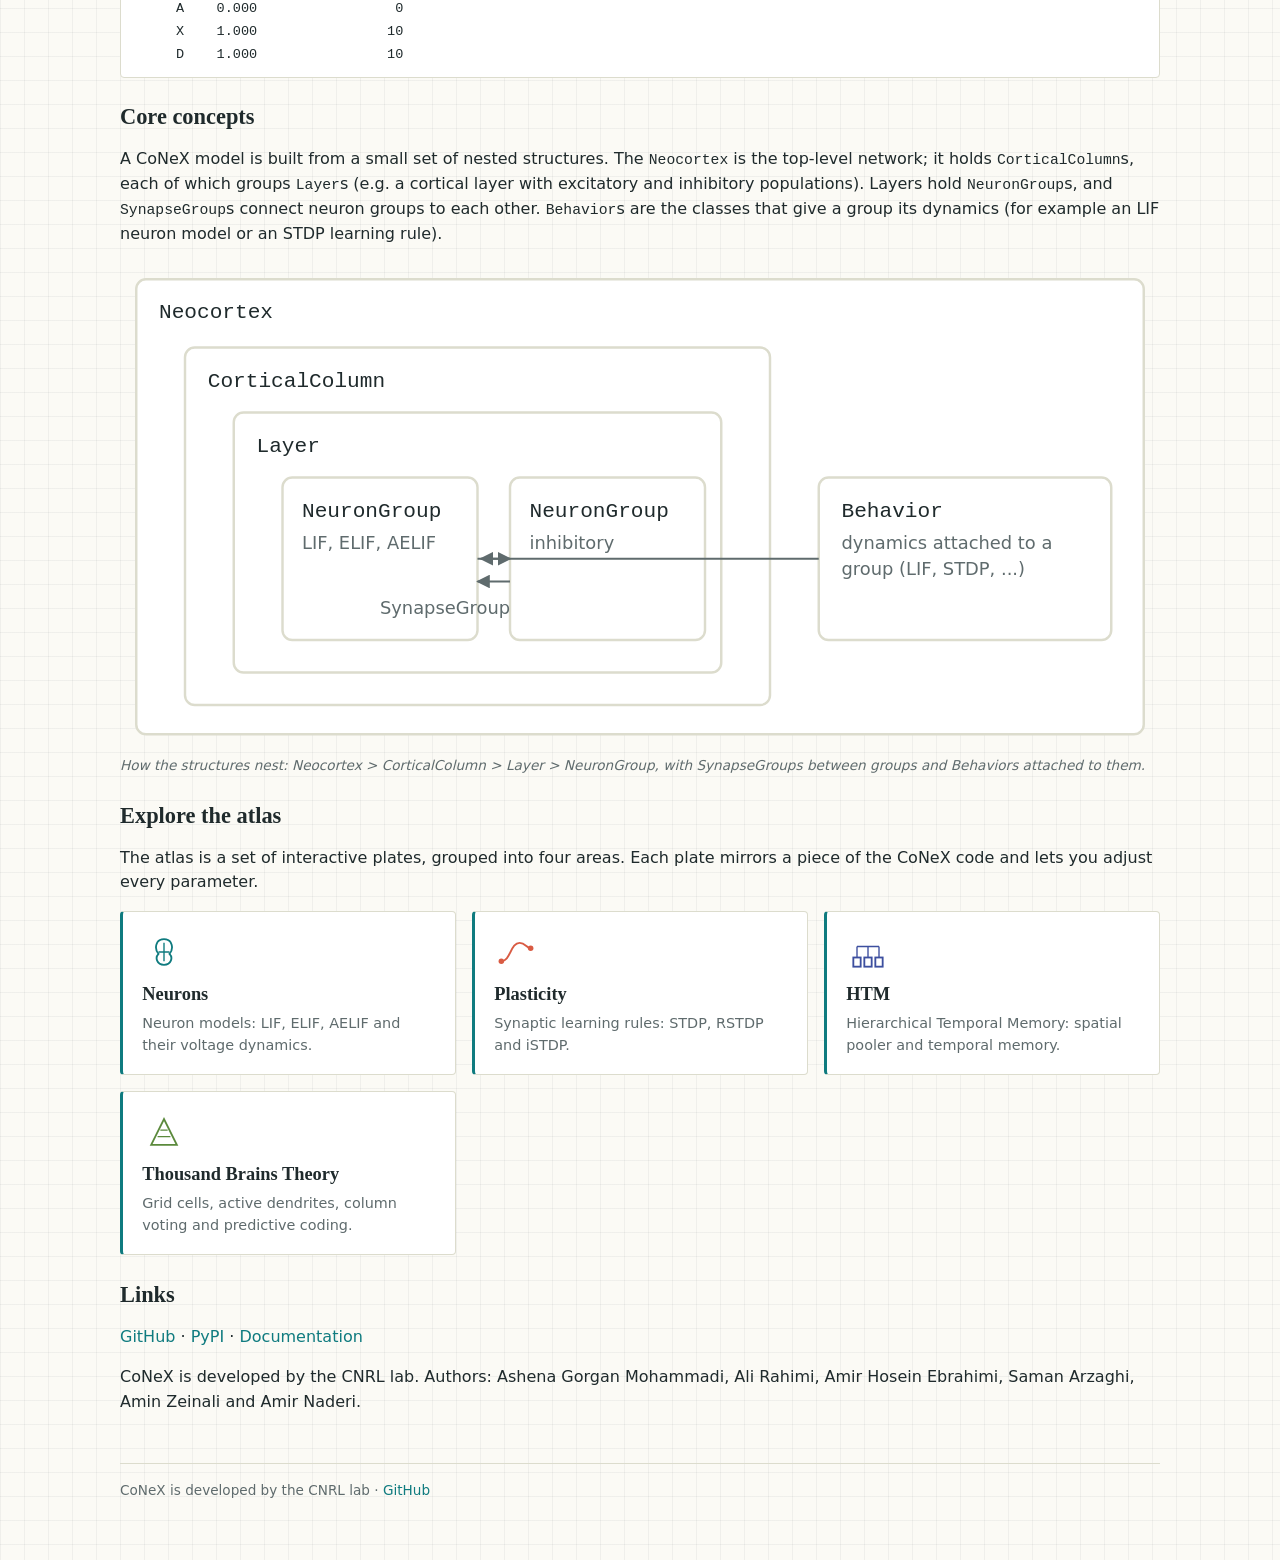
==== commit 7147735a: "feat(site): add a pause toggle to the hero neuron animation An accessible button (aria-pressed, aria" ====
--- a/site/index.html
+++ b/site/index.html
@@ -32,7 +32,11 @@
         </div>
       </div>
       <figure class="ui-figure hero-figure">
-        <canvas id="hero-canvas" style="width:100%;height:220px;display:block;background:var(--card);border:1px solid var(--rule);border-radius:4px"></canvas>
+        <div class="hero-canvas-row">
+          <canvas id="hero-canvas" style="width:100%;height:220px;display:block;background:var(--card);border:1px solid var(--rule);border-radius:4px"></canvas>
+          <button id="hero-pause" class="ui-button ui-button-small hero-pause" type="button"
+                  aria-pressed="false" aria-label="Pause the neuron animation">Pause</button>
+        </div>
         <figcaption>
           A single leaky integrate-and-fire neuron: membrane voltage (teal) and
           its spikes (coral), driven by a constant 65 pA input. Same parameters
@@ -338,13 +342,23 @@
       draw();
 
       const reduced = window.matchMedia('(prefers-reduced-motion: reduce)').matches;
-      if (!reduced) {
+      const pauseBtn = document.getElementById('hero-pause');
+      if (reduced && pauseBtn) pauseBtn.hidden = true; // static frame: nothing to pause
+      if (!reduced && pauseBtn) {
         // scroll at ~50 ms of model time per real second
         const anim = ui.animate((dtMs) => {
           step(Math.min(dtMs, 50) * 0.05);
           draw();
         });
         anim.start();
+        pauseBtn.addEventListener('click', () => {
+          const paused = anim.running();
+          if (paused) anim.stop();
+          else anim.start();
+          pauseBtn.textContent = paused ? 'Play' : 'Pause';
+          pauseBtn.setAttribute('aria-pressed', String(paused));
+          pauseBtn.setAttribute('aria-label', paused ? 'Play the neuron animation' : 'Pause the neuron animation');
+        });
       }
       window.addEventListener('resize', draw);
       ui.onTheme(draw);
--- a/site/assets/css/site.css
+++ b/site/assets/css/site.css
@@ -454,6 +454,16 @@
   filter: brightness(1.08);
 }
 
+/* pause toggle floats in the corner of the hero canvas */
+.hero-canvas-row {
+  position: relative;
+}
+.hero-pause {
+  position: absolute;
+  top: 8px;
+  right: 8px;
+}
+
 .install-line {
   font-family: ui-monospace, SFMono-Regular, Menlo, monospace;
   background: var(--card);
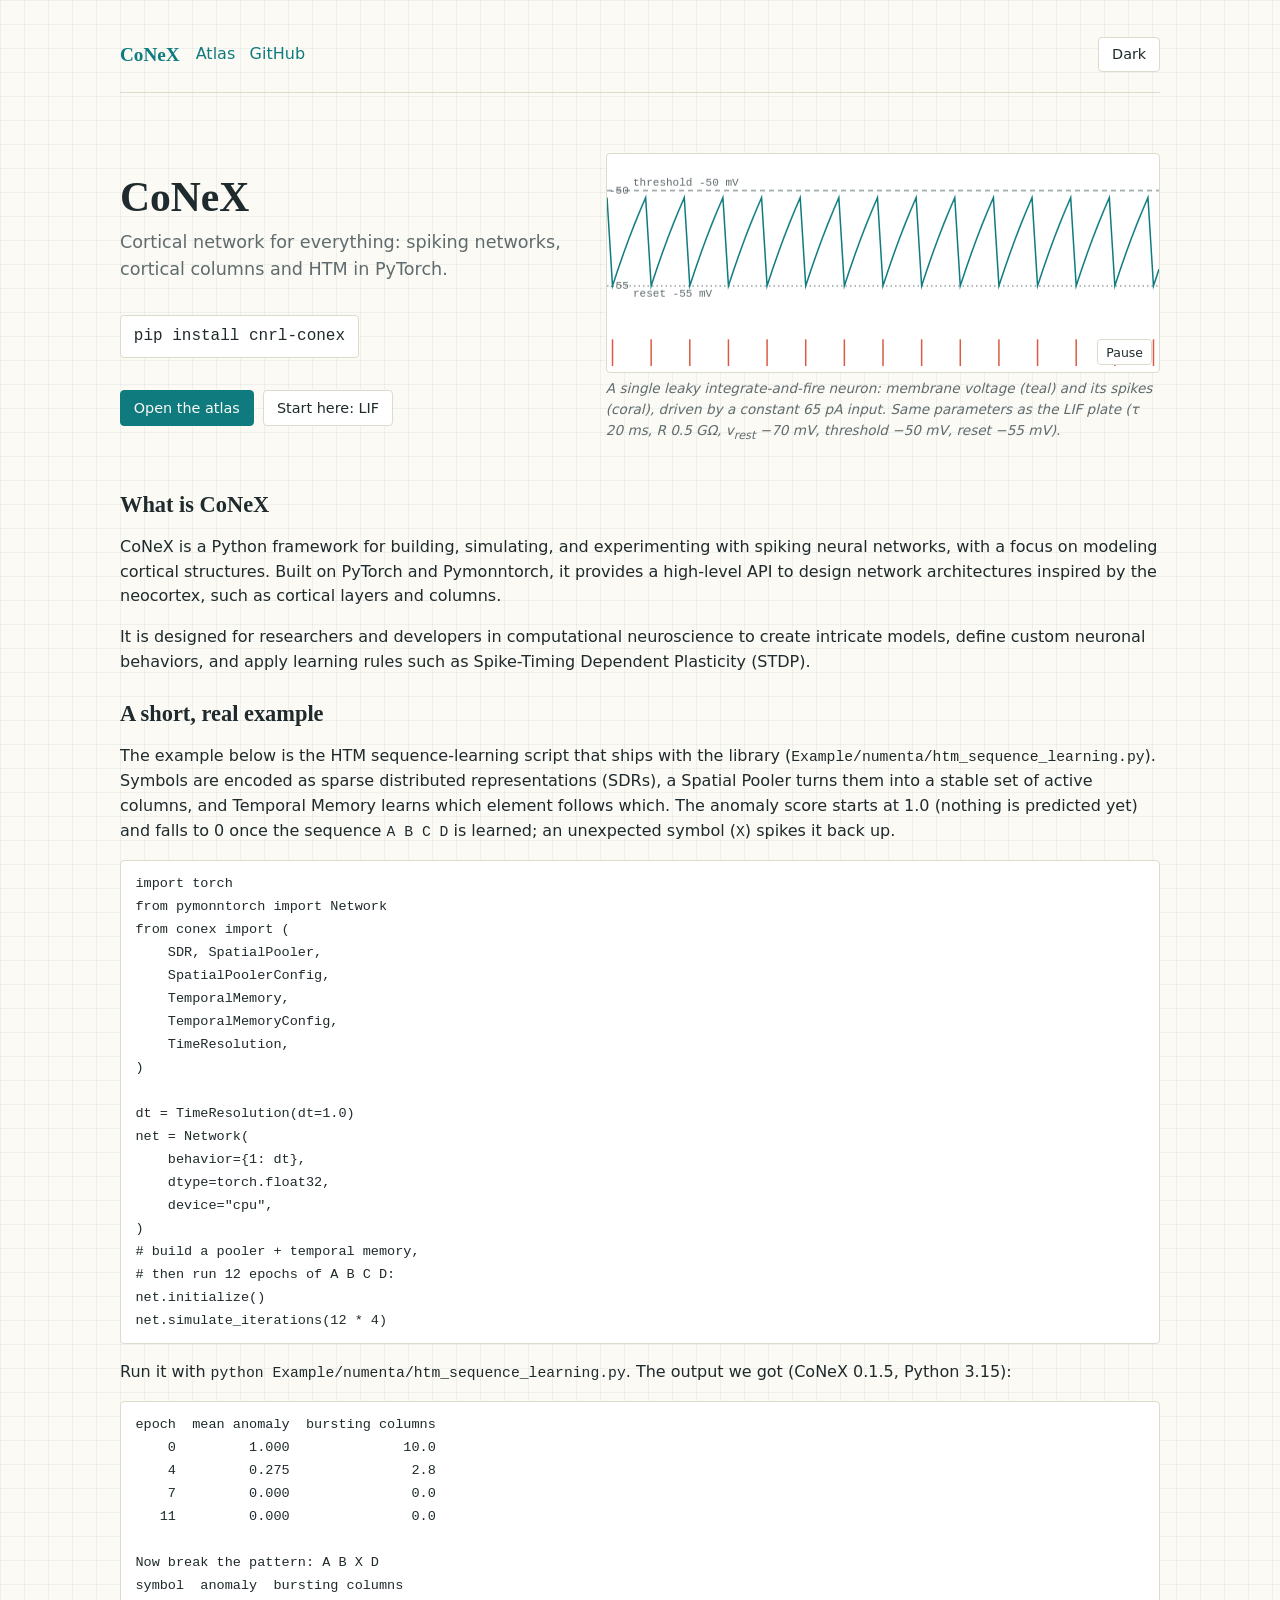
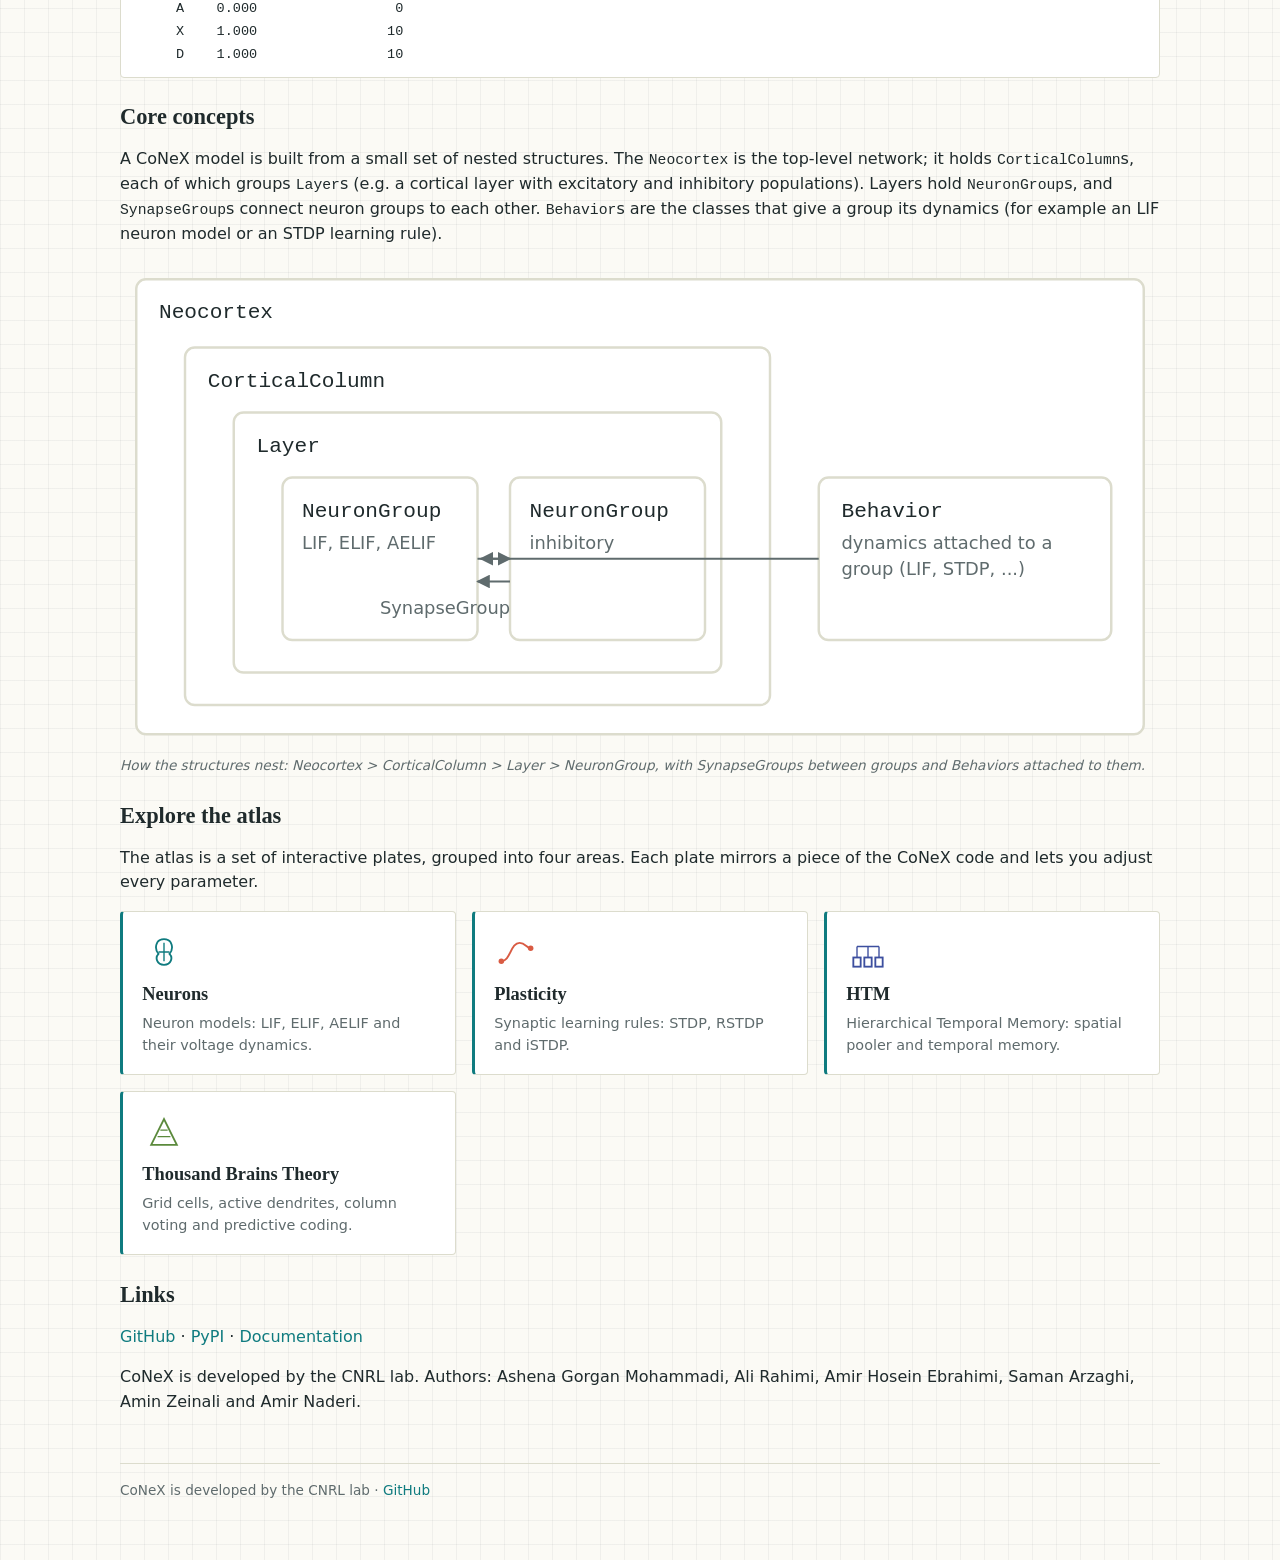
==== commit 19f4b70c: "fix(site): tighten the hero trace panel and move Pause clear of the labels - trace panel y range -57" ====
--- a/site/index.html
+++ b/site/index.html
@@ -250,7 +250,7 @@
       const TAU = 20, R = 0.5, I = 65, V_REST = -70, THR = -50, V_RESET = -55;
       const DT = 1; // ms
       const RI = R * I; // 32.5 mV
-      const V_TOP = -48, V_BOT = -72; // y-axis range (mV)
+      const V_TOP = -48.5, V_BOT = -57; // trace-panel y range (mV)
       const H = 220;
       let v = V_REST, t = 0;
       const trace = []; // [t, v]
@@ -289,10 +289,10 @@
         const win = windowFor(w);
         const t0 = t - win;
         const sx = (tt) => ((tt - t0) / win) * w;
-        // trace in the upper 70%, raster in the lower 30%
-        const traceTop = 8, traceBot = H * 0.7;
+        // trace panel in the upper ~78%, raster in a thin strip at the bottom
+        const traceTop = 8, traceBot = H * 0.78;
         const sy = (vv) => traceTop + ((V_TOP - vv) / (V_TOP - V_BOT)) * (traceBot - traceTop);
-        const rasterTop = H * 0.74, rasterBot = H - 6;
+        const rasterTop = H * 0.85, rasterBot = H - 6;
 
         // threshold (dashed) and reset (dotted) reference lines
         ctx.strokeStyle = pal.muted;
@@ -311,10 +311,15 @@
         ctx.fillStyle = pal.muted;
         ctx.font = '11px ui-monospace, SFMono-Regular, Menlo, monospace';
         ctx.textAlign = 'left';
+        // small tick labels at the left edge
+        ctx.textBaseline = 'middle';
+        ctx.fillText('-50', 2, sy(THR));
+        ctx.fillText('-55', 2, sy(V_RESET));
+        // line labels, offset right of the ticks so they do not collide
         ctx.textBaseline = 'bottom';
-        ctx.fillText('threshold -50 mV', 4, sy(THR) - 2);
+        ctx.fillText('threshold -50 mV', 26, sy(THR) - 2);
         ctx.textBaseline = 'top';
-        ctx.fillText('reset -55 mV', 4, sy(V_RESET) + 2);
+        ctx.fillText('reset -55 mV', 26, sy(V_RESET) + 2);
 
         // voltage trace
         ctx.strokeStyle = pal.c1;
--- a/site/assets/css/site.css
+++ b/site/assets/css/site.css
@@ -454,13 +454,13 @@
   filter: brightness(1.08);
 }
 
-/* pause toggle floats in the corner of the hero canvas */
+/* pause toggle floats in the bottom-right, clear of the threshold line/label */
 .hero-canvas-row {
   position: relative;
 }
 .hero-pause {
   position: absolute;
-  top: 8px;
+  bottom: 8px;
   right: 8px;
 }
 
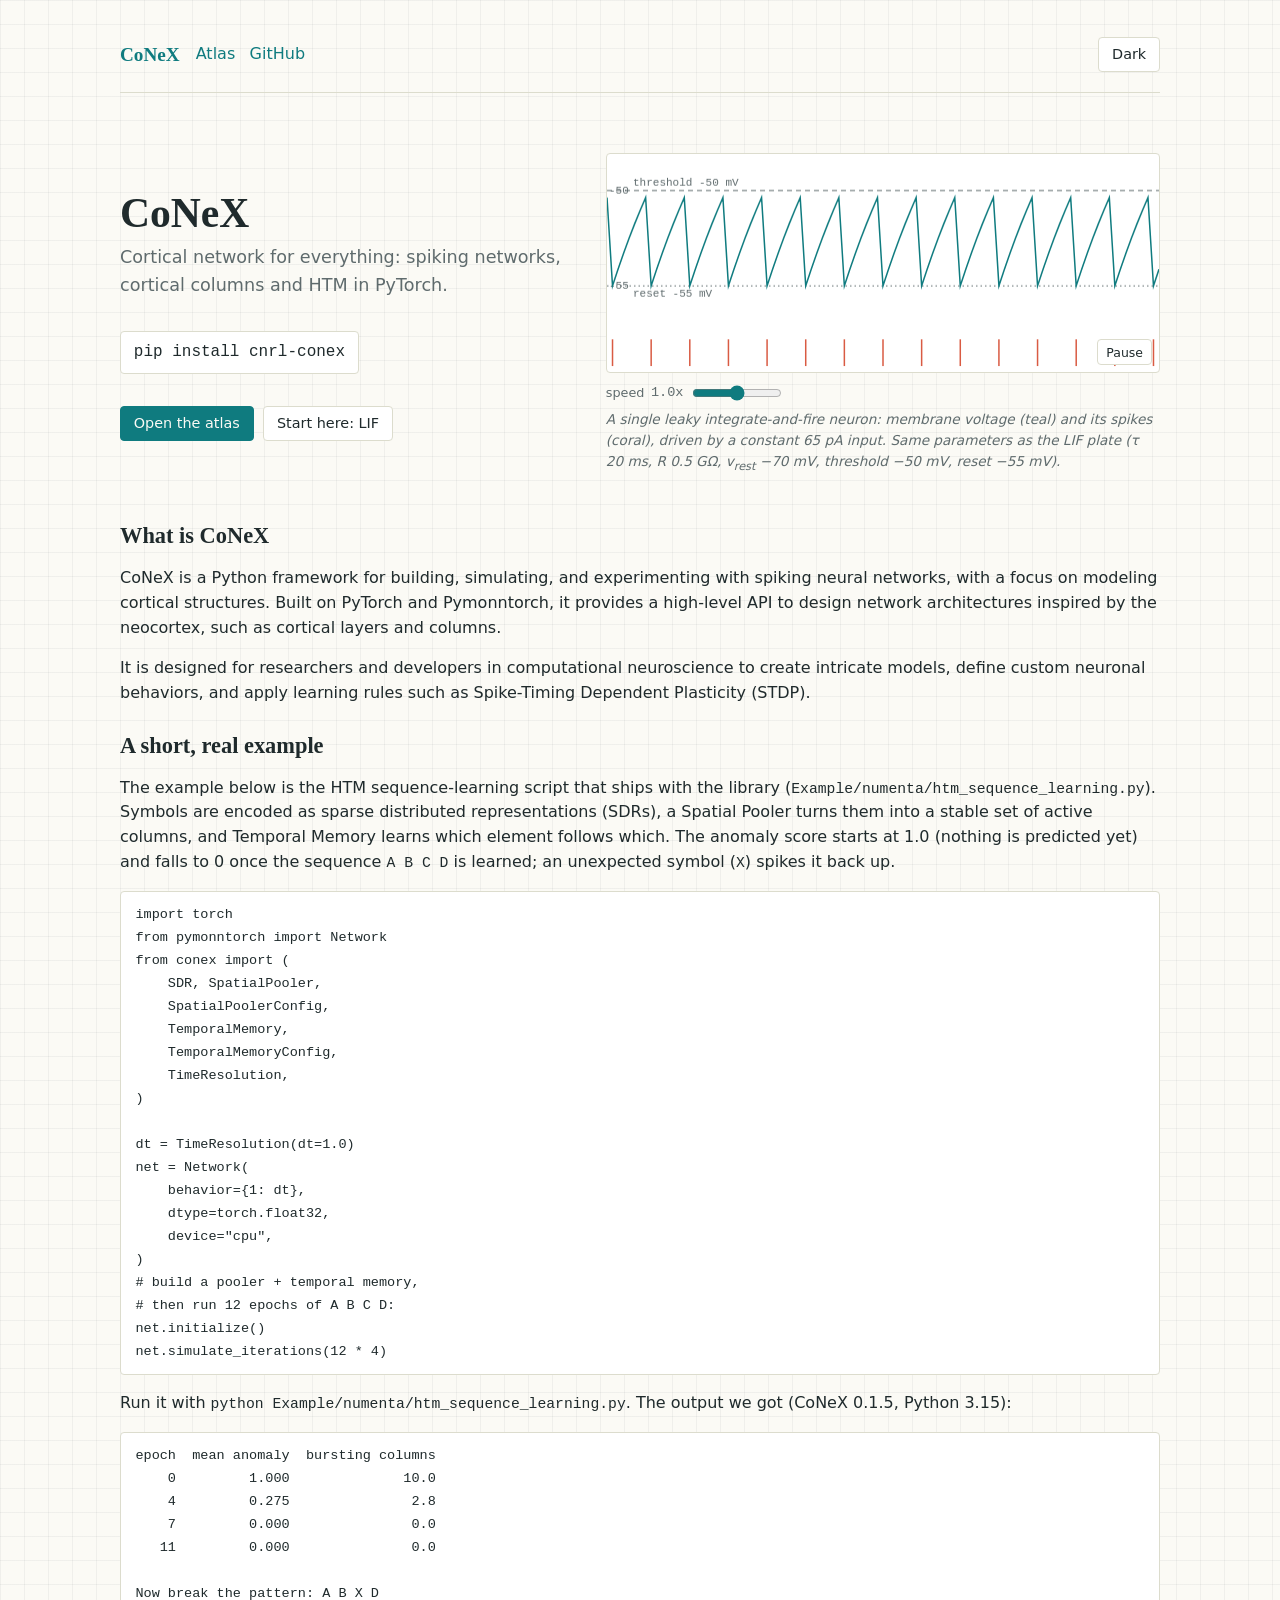
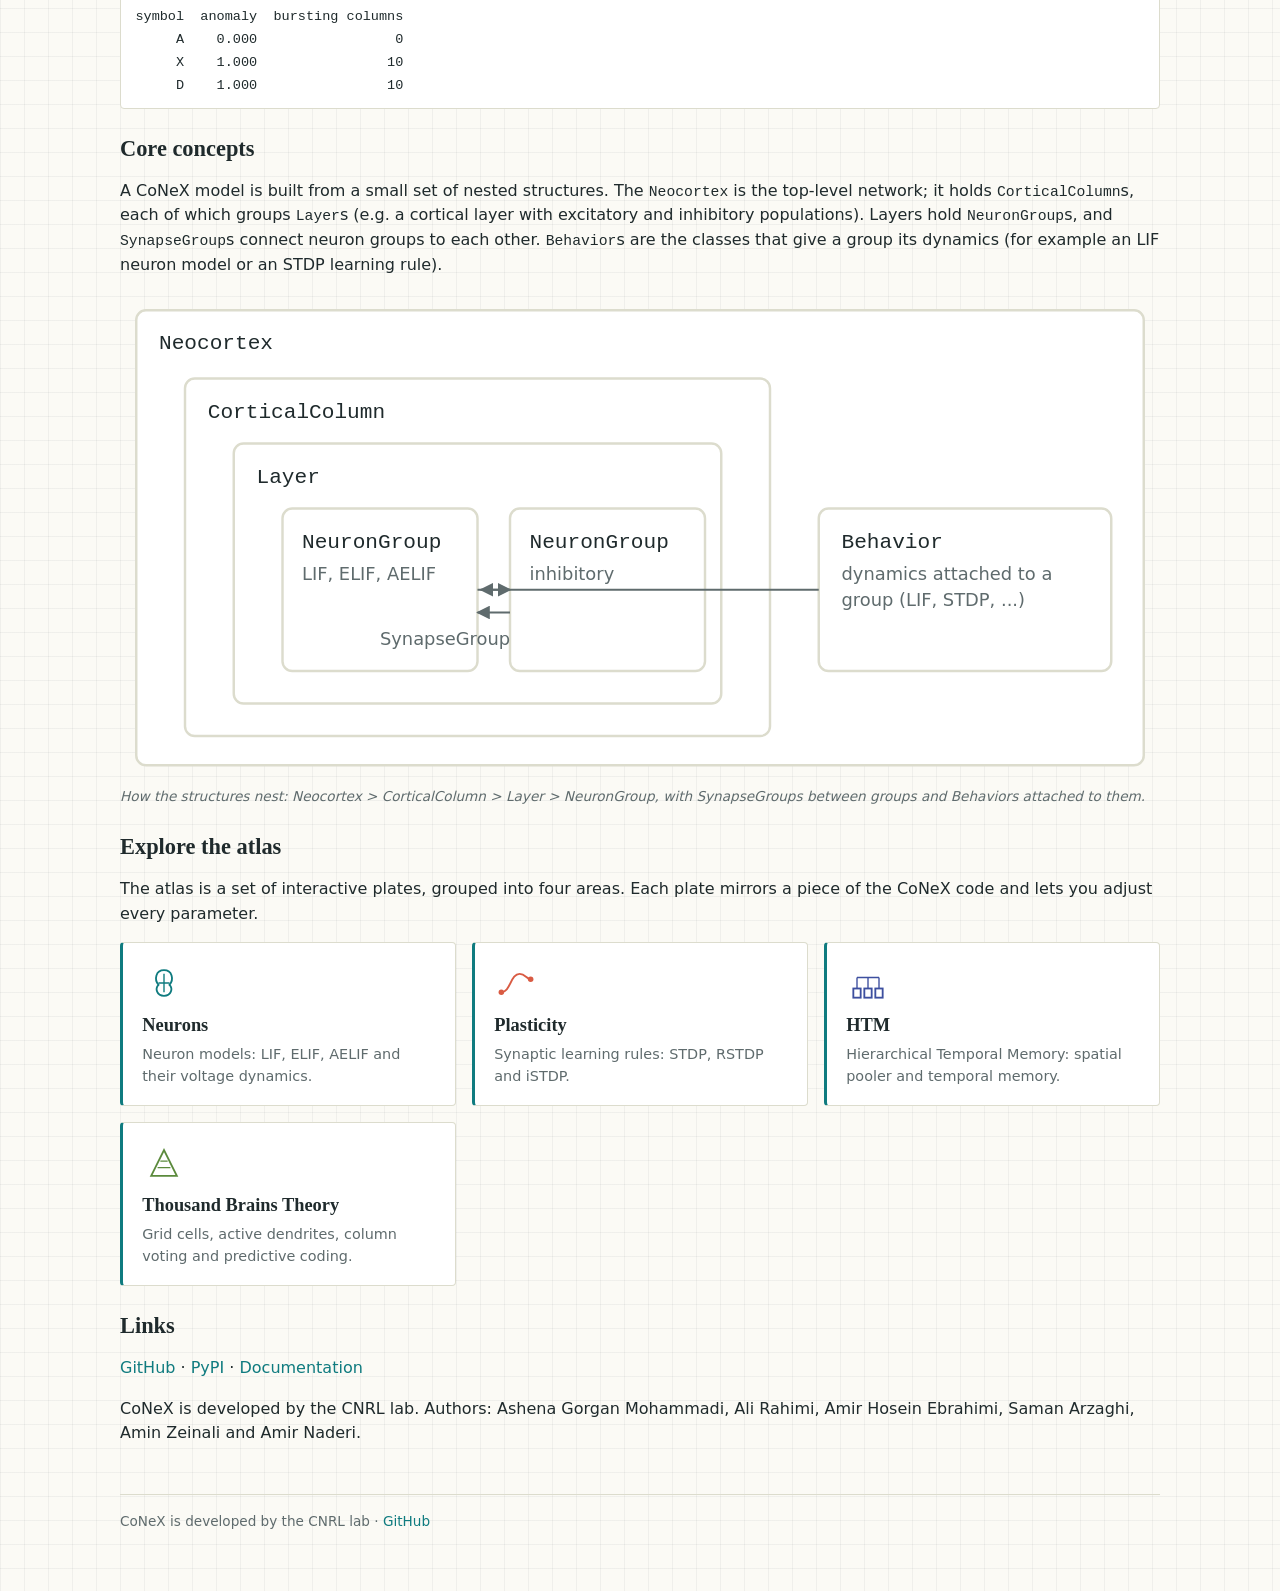
==== commit 32db737a: "feat(site): speed slider for every animation" ====
--- a/site/index.html
+++ b/site/index.html
@@ -36,6 +36,14 @@
           <canvas id="hero-canvas" style="width:100%;height:220px;display:block;background:var(--card);border:1px solid var(--rule);border-radius:4px"></canvas>
           <button id="hero-pause" class="ui-button ui-button-small hero-pause" type="button"
                   aria-pressed="false" aria-label="Pause the neuron animation">Pause</button>
+        </div>
+        <div class="hero-speed-row">
+          <label class="hero-speed">
+            <span>speed</span>
+            <span id="hero-speed-readout" class="ui-readout">1.0x</span>
+            <input id="hero-speed" type="range" min="0" max="1" step="0.01" value="0.5"
+                   aria-label="Playback speed">
+          </label>
         </div>
         <figcaption>
           A single leaky integrate-and-fire neuron: membrane voltage (teal) and
@@ -234,6 +242,7 @@
 
   <script type="module">
     import ui from './assets/js/ui.js';
+    import { playerSpeedFromPos, playerPosFromSpeed } from './assets/js/core.js';
     const themeBtn = document.getElementById('theme-toggle');
     function syncThemeBtn() {
       themeBtn.textContent = ui.getTheme() === 'light' ? 'Dark' : 'Light';
@@ -348,11 +357,28 @@
 
       const reduced = window.matchMedia('(prefers-reduced-motion: reduce)').matches;
       const pauseBtn = document.getElementById('hero-pause');
+      const speedSlider = document.getElementById('hero-speed');
+      const speedReadout = document.getElementById('hero-speed-readout');
+      // start from the last chosen speed (shared with the plates)
+      let heroSpeed = 1;
+      try {
+        const saved = Number(localStorage.getItem('conex-speed'));
+        if (Number.isFinite(saved) && saved >= 0.1 && saved <= 10) heroSpeed = saved;
+      } catch {}
+      if (speedSlider) {
+        speedSlider.value = String(playerPosFromSpeed(heroSpeed));
+        speedReadout.textContent = `${heroSpeed.toFixed(1)}x`;
+        speedSlider.addEventListener('input', () => {
+          heroSpeed = playerSpeedFromPos(Number(speedSlider.value));
+          speedReadout.textContent = `${heroSpeed.toFixed(1)}x`;
+          try { localStorage.setItem('conex-speed', String(heroSpeed)); } catch {}
+        });
+      }
       if (reduced && pauseBtn) pauseBtn.hidden = true; // static frame: nothing to pause
       if (!reduced && pauseBtn) {
-        // scroll at ~50 ms of model time per real second
+        // scroll at ~50 ms of model time per real second, scaled by heroSpeed
         const anim = ui.animate((dtMs) => {
-          step(Math.min(dtMs, 50) * 0.05);
+          step(Math.min(dtMs, 50) * 0.05 * heroSpeed);
           draw();
         });
         anim.start();
--- a/site/assets/css/site.css
+++ b/site/assets/css/site.css
@@ -168,11 +168,6 @@
   max-width: 100%;
 }
 
-.plate-controls {
-  position: sticky;
-  top: 1rem;
-}
-
 .plate-notes {
   grid-column: 1 / -1;
 }
@@ -183,7 +178,7 @@
   }
   /* phone order: figures, controls, notes (notes holds the code box) */
   .plate-figures { order: 1; }
-  .plate-controls { order: 2; position: static; }
+  .plate-controls { order: 2; }
   .plate-notes { order: 3; }
 }
 
@@ -254,6 +249,40 @@
   border: 1px solid var(--rule);
   border-radius: 4px;
   padding: 0.2rem 0.4rem;
+}
+
+/* Time player (AMENDMENT 2) */
+.ui-player {
+  margin: 0.5rem 0;
+  padding: 0.5rem 0.7rem;
+  border: 1px solid var(--rule);
+  border-radius: 4px;
+  background: var(--card);
+}
+.ui-player-row {
+  display: flex;
+  align-items: center;
+  gap: 0.5rem;
+  flex-wrap: wrap;
+}
+.ui-player-speed {
+  display: inline-flex;
+  align-items: center;
+  gap: 0.4rem;
+  font-size: 0.85rem;
+  color: var(--ink);
+}
+.ui-player-speed input[type='range'] {
+  width: 90px;
+  accent-color: var(--c1);
+}
+.ui-player-readout {
+  margin-left: auto;
+}
+.ui-player-scrub {
+  width: 100%;
+  margin-top: 0.4rem;
+  accent-color: var(--c1);
 }
 
 /* Figures */
@@ -391,6 +420,34 @@
   word-break: break-word;
 }
 
+/* Learning-rules table */
+.rules-scroll {
+  max-width: 100%;
+  overflow-x: auto;
+}
+.rules-table {
+  width: 100%;
+  border-collapse: collapse;
+  font-size: 0.9rem;
+}
+.rules-table th,
+.rules-table td {
+  text-align: left;
+  padding: 0.4rem 0.6rem;
+  border-bottom: 1px solid var(--rule);
+  vertical-align: top;
+  overflow-wrap: anywhere;
+}
+.rules-table th {
+  font-family: ui-serif, Georgia, serif;
+  font-weight: 600;
+  color: var(--muted);
+}
+.rules-table td:first-child {
+  font-family: ui-monospace, SFMono-Regular, Menlo, monospace;
+  font-size: 0.85rem;
+}
+
 .searchbox {
   width: 100%;
   max-width: 420px;
@@ -463,6 +520,21 @@
   bottom: 8px;
   right: 8px;
 }
+/* small, unobtrusive speed control under the hero figure */
+.hero-speed-row {
+  margin-top: 0.4rem;
+}
+.hero-speed {
+  display: inline-flex;
+  align-items: center;
+  gap: 0.4rem;
+  font-size: 0.8rem;
+  color: var(--muted);
+}
+.hero-speed input[type='range'] {
+  width: 90px;
+  accent-color: var(--c1);
+}
 
 .install-line {
   font-family: ui-monospace, SFMono-Regular, Menlo, monospace;
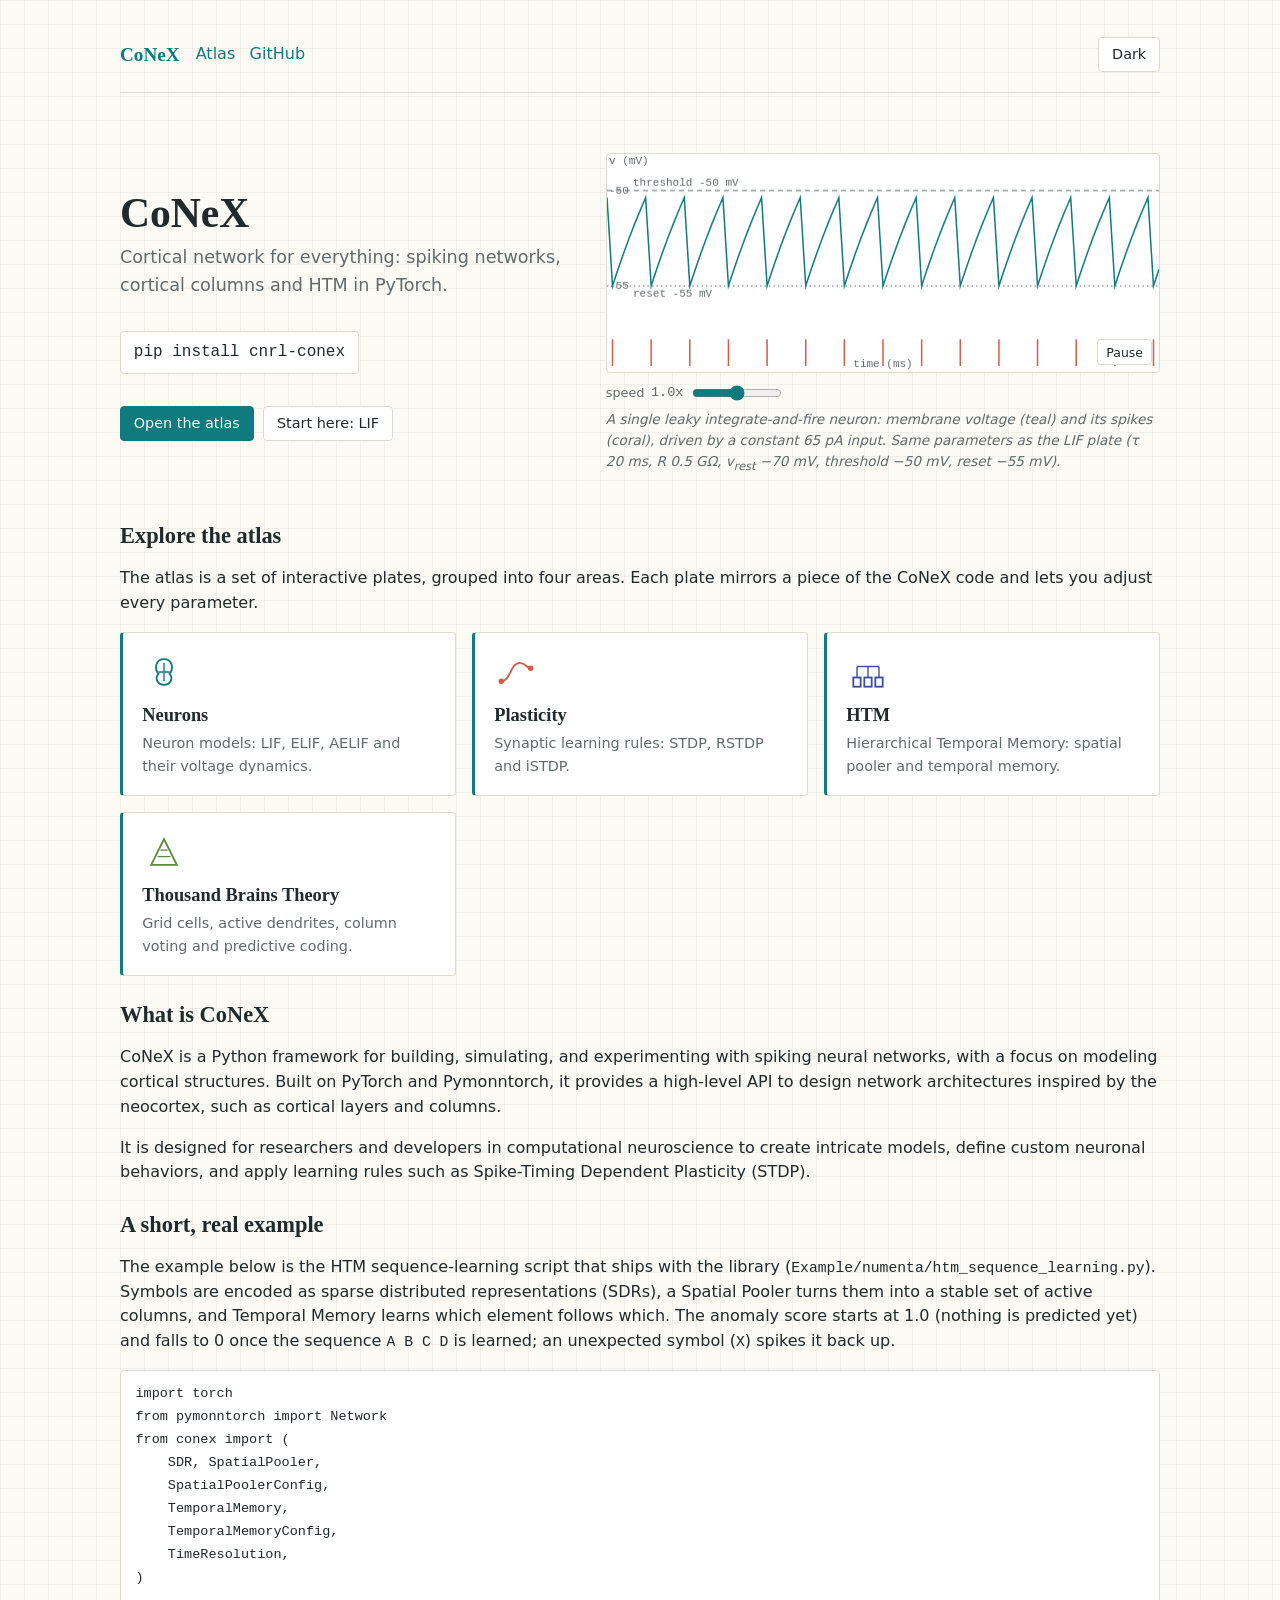
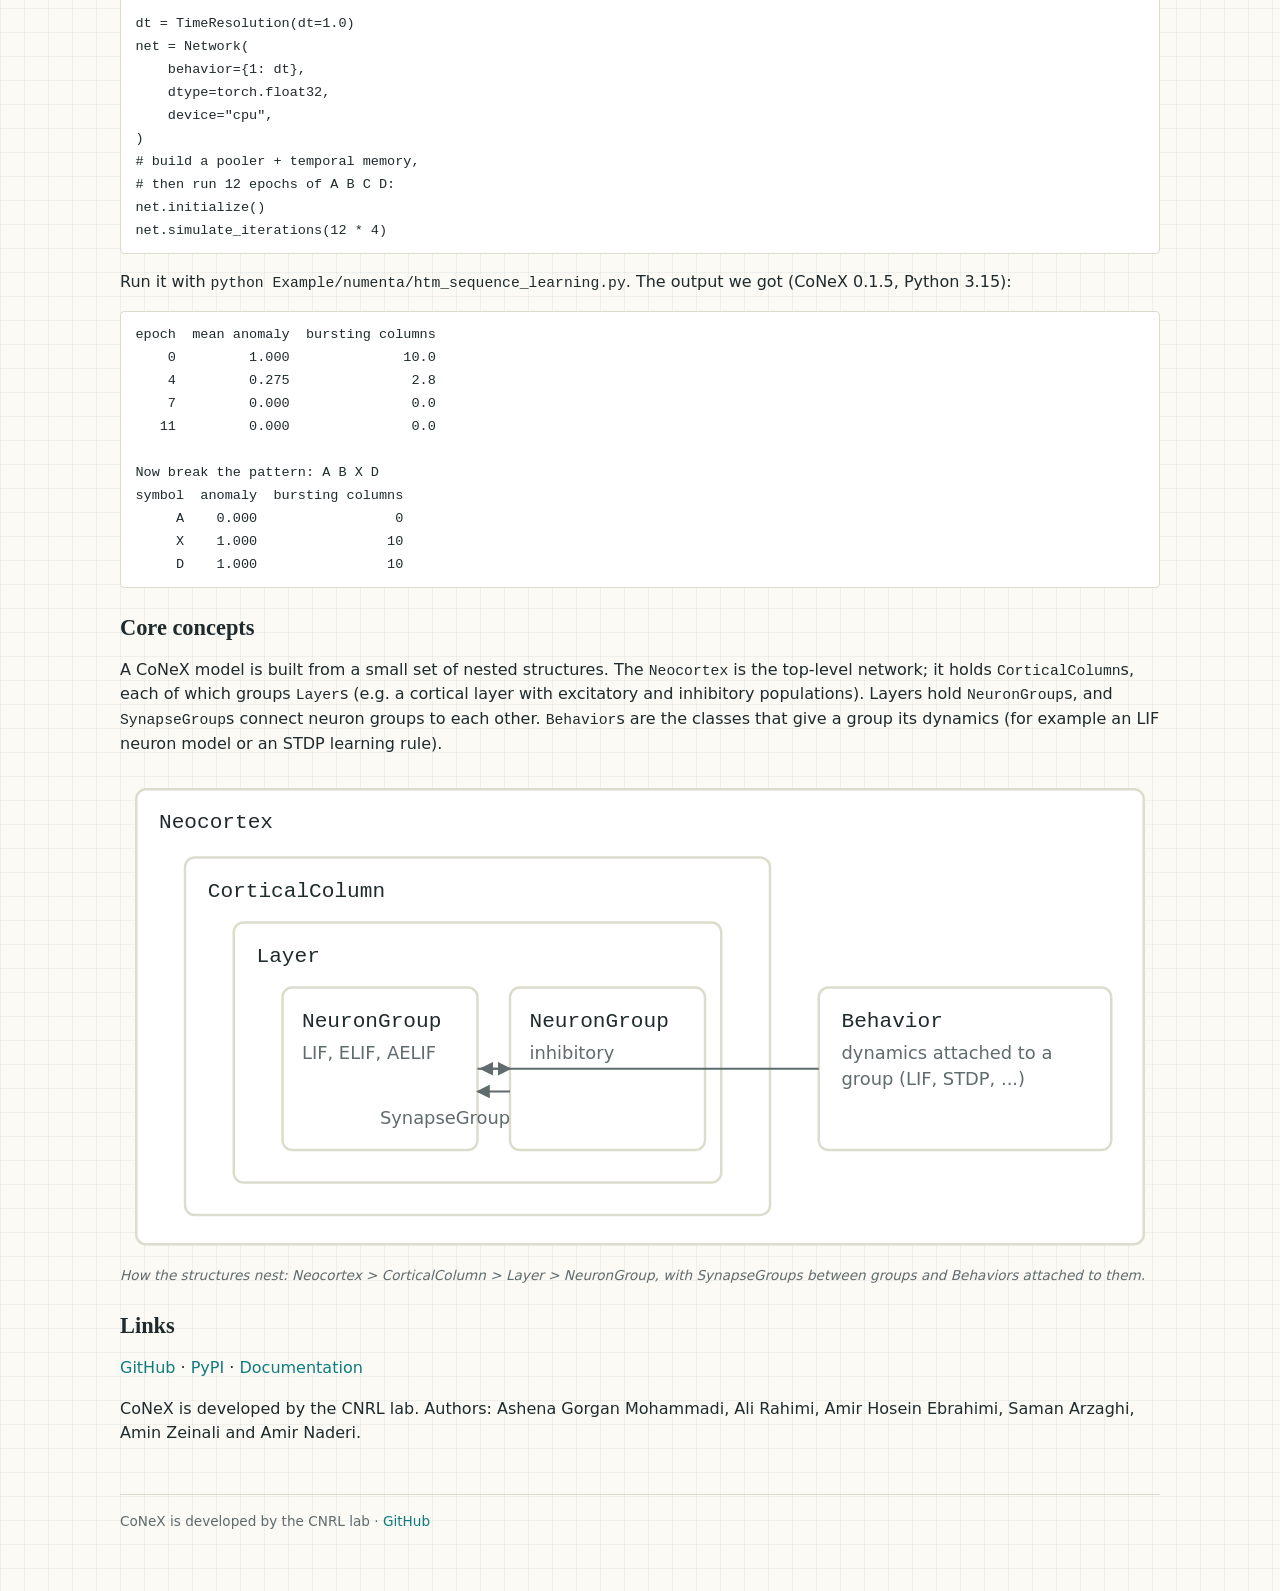
==== commit 0168123b: "feat(site): add hero axis titles, move atlas cards below hero, mobile concept stack" ====
--- a/site/index.html
+++ b/site/index.html
@@ -55,6 +55,52 @@
     </section>
 
     <section>
+      <h2>Explore the atlas</h2>
+      <p>
+        The atlas is a set of interactive plates, grouped into four areas.
+        Each plate mirrors a piece of the CoNeX code and lets you adjust every
+        parameter.
+      </p>
+      <div class="area-cards">
+        <a class="area-card" href="atlas/index.html#neurons">
+          <svg class="area-icon" viewBox="0 0 48 48" aria-hidden="true">
+            <path d="M24 10 C15 10 13 20 18 26 C14 30 16 38 24 38 C32 38 34 30 30 26 C35 20 33 10 24 10 Z" fill="none" stroke="var(--c1)" stroke-width="2"/>
+            <path d="M24 14 V34 M18 24 H30" fill="none" stroke="var(--c1)" stroke-width="1.5"/>
+          </svg>
+          <div class="title">Neurons</div>
+          <div class="summary">Neuron models: LIF, ELIF, AELIF and their voltage dynamics.</div>
+        </a>
+        <a class="area-card" href="atlas/index.html#plasticity">
+          <svg class="area-icon" viewBox="0 0 48 48" aria-hidden="true">
+            <path d="M8 34 C18 34 18 14 28 14 C34 14 36 20 40 20" fill="none" stroke="var(--c2)" stroke-width="2"/>
+            <circle cx="8" cy="34" r="3" fill="var(--c2)"/>
+            <circle cx="40" cy="20" r="3" fill="var(--c2)"/>
+          </svg>
+          <div class="title">Plasticity</div>
+          <div class="summary">Synaptic learning rules: STDP, RSTDP and iSTDP.</div>
+        </a>
+        <a class="area-card" href="atlas/index.html#htm">
+          <svg class="area-icon" viewBox="0 0 48 48" aria-hidden="true">
+            <rect x="8" y="30" width="8" height="10" fill="none" stroke="var(--c4)" stroke-width="2"/>
+            <rect x="20" y="30" width="8" height="10" fill="none" stroke="var(--c4)" stroke-width="2"/>
+            <rect x="32" y="30" width="8" height="10" fill="none" stroke="var(--c4)" stroke-width="2"/>
+            <path d="M12 30 V18 M24 30 V18 M36 30 V18 M12 18 H36" fill="none" stroke="var(--c4)" stroke-width="1.5"/>
+          </svg>
+          <div class="title">HTM</div>
+          <div class="summary">Hierarchical Temporal Memory: spatial pooler and temporal memory.</div>
+        </a>
+        <a class="area-card" href="atlas/index.html#tbt">
+          <svg class="area-icon" viewBox="0 0 48 48" aria-hidden="true">
+            <path d="M10 38 L24 10 L38 38 Z" fill="none" stroke="var(--c5)" stroke-width="2"/>
+            <path d="M17 29 L31 29 M20 22 L28 22" fill="none" stroke="var(--c5)" stroke-width="1.5"/>
+          </svg>
+          <div class="title">Thousand Brains Theory</div>
+          <div class="summary">Grid cells, active dendrites, column voting and predictive coding.</div>
+        </a>
+      </div>
+    </section>
+
+    <section>
       <h2>What is CoNeX</h2>
       <p>
         CoNeX is a Python framework for building, simulating, and experimenting
@@ -132,7 +178,20 @@
         <code>Behavior</code>s are the classes that give a group its dynamics
         (for example an LIF neuron model or an STDP learning rule).
       </p>
-      <figure class="ui-figure">
+      <div class="concept-stack" aria-hidden="false">
+        <div class="concept-stack-item">Neocortex</div>
+        <div class="concept-stack-arrow">↓</div>
+        <div class="concept-stack-item">CorticalColumn</div>
+        <div class="concept-stack-arrow">↓</div>
+        <div class="concept-stack-item">Layer</div>
+        <div class="concept-stack-arrow">↓</div>
+        <div class="concept-stack-item">NeuronGroup</div>
+        <div class="concept-stack-row">
+          <span class="concept-stack-item">SynapseGroup</span>
+          <span class="concept-stack-item">Behavior</span>
+        </div>
+      </div>
+      <figure class="ui-figure concept-figure">
         <svg viewBox="0 0 640 300" role="img"
              aria-label="Nesting diagram: Neocortex contains CorticalColumn, which contains Layer, which contains NeuronGroup; SynapseGroup connects NeuronGroups; Behavior is attached to a group.">
           <style>
@@ -173,52 +232,6 @@
     </section>
 
     <section>
-      <h2>Explore the atlas</h2>
-      <p>
-        The atlas is a set of interactive plates, grouped into four areas.
-        Each plate mirrors a piece of the CoNeX code and lets you adjust every
-        parameter.
-      </p>
-      <div class="area-cards">
-        <a class="area-card" href="atlas/index.html#neurons">
-          <svg class="area-icon" viewBox="0 0 48 48" aria-hidden="true">
-            <path d="M24 10 C15 10 13 20 18 26 C14 30 16 38 24 38 C32 38 34 30 30 26 C35 20 33 10 24 10 Z" fill="none" stroke="var(--c1)" stroke-width="2"/>
-            <path d="M24 14 V34 M18 24 H30" fill="none" stroke="var(--c1)" stroke-width="1.5"/>
-          </svg>
-          <div class="title">Neurons</div>
-          <div class="summary">Neuron models: LIF, ELIF, AELIF and their voltage dynamics.</div>
-        </a>
-        <a class="area-card" href="atlas/index.html#plasticity">
-          <svg class="area-icon" viewBox="0 0 48 48" aria-hidden="true">
-            <path d="M8 34 C18 34 18 14 28 14 C34 14 36 20 40 20" fill="none" stroke="var(--c2)" stroke-width="2"/>
-            <circle cx="8" cy="34" r="3" fill="var(--c2)"/>
-            <circle cx="40" cy="20" r="3" fill="var(--c2)"/>
-          </svg>
-          <div class="title">Plasticity</div>
-          <div class="summary">Synaptic learning rules: STDP, RSTDP and iSTDP.</div>
-        </a>
-        <a class="area-card" href="atlas/index.html#htm">
-          <svg class="area-icon" viewBox="0 0 48 48" aria-hidden="true">
-            <rect x="8" y="30" width="8" height="10" fill="none" stroke="var(--c4)" stroke-width="2"/>
-            <rect x="20" y="30" width="8" height="10" fill="none" stroke="var(--c4)" stroke-width="2"/>
-            <rect x="32" y="30" width="8" height="10" fill="none" stroke="var(--c4)" stroke-width="2"/>
-            <path d="M12 30 V18 M24 30 V18 M36 30 V18 M12 18 H36" fill="none" stroke="var(--c4)" stroke-width="1.5"/>
-          </svg>
-          <div class="title">HTM</div>
-          <div class="summary">Hierarchical Temporal Memory: spatial pooler and temporal memory.</div>
-        </a>
-        <a class="area-card" href="atlas/index.html#tbt">
-          <svg class="area-icon" viewBox="0 0 48 48" aria-hidden="true">
-            <path d="M10 38 L24 10 L38 38 Z" fill="none" stroke="var(--c5)" stroke-width="2"/>
-            <path d="M17 29 L31 29 M20 22 L28 22" fill="none" stroke="var(--c5)" stroke-width="1.5"/>
-          </svg>
-          <div class="title">Thousand Brains Theory</div>
-          <div class="summary">Grid cells, active dendrites, column voting and predictive coding.</div>
-        </a>
-      </div>
-    </section>
-
-    <section>
       <h2>Links</h2>
       <p>
         <a href="https://github.com/cnrl/CoNeX">GitHub</a>
@@ -329,6 +342,14 @@
         ctx.fillText('threshold -50 mV', 26, sy(THR) - 2);
         ctx.textBaseline = 'top';
         ctx.fillText('reset -55 mV', 26, sy(V_RESET) + 2);
+        // axis titles
+        ctx.fillStyle = pal.muted;
+        ctx.textAlign = 'left';
+        ctx.textBaseline = 'top';
+        ctx.fillText('v (mV)', 2, 2);
+        ctx.textAlign = 'center';
+        ctx.textBaseline = 'bottom';
+        ctx.fillText('time (ms)', w / 2, H - 2);
 
         // voltage trace
         ctx.strokeStyle = pal.c1;
--- a/site/assets/css/site.css
+++ b/site/assets/css/site.css
@@ -285,6 +285,43 @@
   accent-color: var(--c1);
 }
 
+/* Live model runner (AMENDMENT 4); reuses the player row/speed styles */
+.ui-live {
+  margin: 0.5rem 0;
+  padding: 0.5rem 0.7rem;
+  border: 1px solid var(--rule);
+  border-radius: 4px;
+  background: var(--card);
+}
+
+/* "Try this" experiment line: a short highlighted prompt above the hero */
+.ui-trythis {
+  display: flex;
+  align-items: flex-start;
+  gap: 0.5rem;
+  margin: 0.5rem 0;
+  padding: 0.5rem 0.8rem;
+  border: 1px solid var(--c3);
+  border-left: 3px solid var(--c3);
+  border-radius: 4px;
+  background: var(--card);
+  font-size: 0.92rem;
+}
+.ui-trythis-icon {
+  flex: none;
+  margin-top: 0.2rem;
+  color: var(--c3);
+}
+
+/* Narration line (AMENDMENT 5): one line under the hero, driven by the model */
+.ui-narration {
+  margin-top: 0.4rem;
+  font-style: italic;
+  font-size: 0.9rem;
+  color: var(--muted);
+  min-height: 1.2em;
+}
+
 /* Figures */
 .ui-figure {
   margin: 0.8rem 0;
@@ -448,6 +485,51 @@
   font-size: 0.85rem;
 }
 
+/* jump link under the search box, shown once the table exists */
+.rules-jump {
+  margin: 0 0 0.8rem;
+  font-size: 0.85rem;
+}
+
+/* mobile: the table fragments long identifiers, so render each rule as a card */
+.rules-cards {
+  display: none;
+}
+@media (max-width: 600px) {
+  .rules-scroll {
+    display: none;
+  }
+  .rules-cards {
+    display: grid;
+    gap: 0.8rem;
+  }
+  .rule-card {
+    border: 1px solid var(--rule);
+    border-left: 3px solid var(--c1);
+    border-radius: 4px;
+    background: var(--card);
+    padding: 0.7rem 0.9rem;
+  }
+  .rule-card-id {
+    font-family: ui-monospace, SFMono-Regular, Menlo, monospace;
+    font-size: 0.85rem;
+    overflow-wrap: anywhere;
+  }
+  .rule-card-plates {
+    margin: 0.3rem 0;
+    font-size: 0.9rem;
+  }
+  .rule-card-area {
+    font-size: 0.85rem;
+    color: var(--muted);
+  }
+}
+
+/* keep the jump target clear of the topbar when the anchor is followed */
+#rules {
+  scroll-margin-top: 1rem;
+}
+
 .searchbox {
   width: 100%;
   max-width: 420px;
@@ -590,6 +672,45 @@
   display: block;
 }
 
+/* Core-concepts nesting: the SVG shrinks to tiny labels on phones, so below
+   600 px show a vertical stack instead */
+.concept-stack {
+  display: none;
+}
+@media (max-width: 600px) {
+  .concept-stack {
+    display: block;
+    margin: 0.8rem 0;
+  }
+  .concept-figure {
+    display: none;
+  }
+  .concept-stack-item {
+    font-family: ui-monospace, SFMono-Regular, Menlo, monospace;
+    font-size: 14px;
+    background: var(--card);
+    border: 1px solid var(--rule);
+    border-left: 3px solid var(--c1);
+    border-radius: 4px;
+    padding: 0.5rem 0.8rem;
+  }
+  .concept-stack-arrow {
+    text-align: center;
+    color: var(--muted);
+    line-height: 1.2;
+    margin: 0.15rem 0;
+  }
+  .concept-stack-row {
+    display: flex;
+    gap: 0.6rem;
+    margin-top: 0.6rem;
+  }
+  .concept-stack-row .concept-stack-item {
+    flex: 1;
+    text-align: center;
+  }
+}
+
 .start-path {
   display: flex;
   flex-wrap: wrap;
@@ -633,6 +754,23 @@
   padding-top: 0.8rem;
 }
 
+/* on phones the two links run together; stack them as full-width rows with
+   independent padded hit areas */
+@media (max-width: 600px) {
+  .plate-pager {
+    flex-direction: column;
+    gap: 12px;
+  }
+  .plate-pager a {
+    display: block;
+    min-height: 44px;
+    padding: 0.5rem 0.8rem;
+    border: 1px solid var(--rule);
+    border-radius: 4px;
+    background: var(--card);
+  }
+}
+
 .error-box {
   border: 1px solid var(--c2);
   border-left: 3px solid var(--c2);
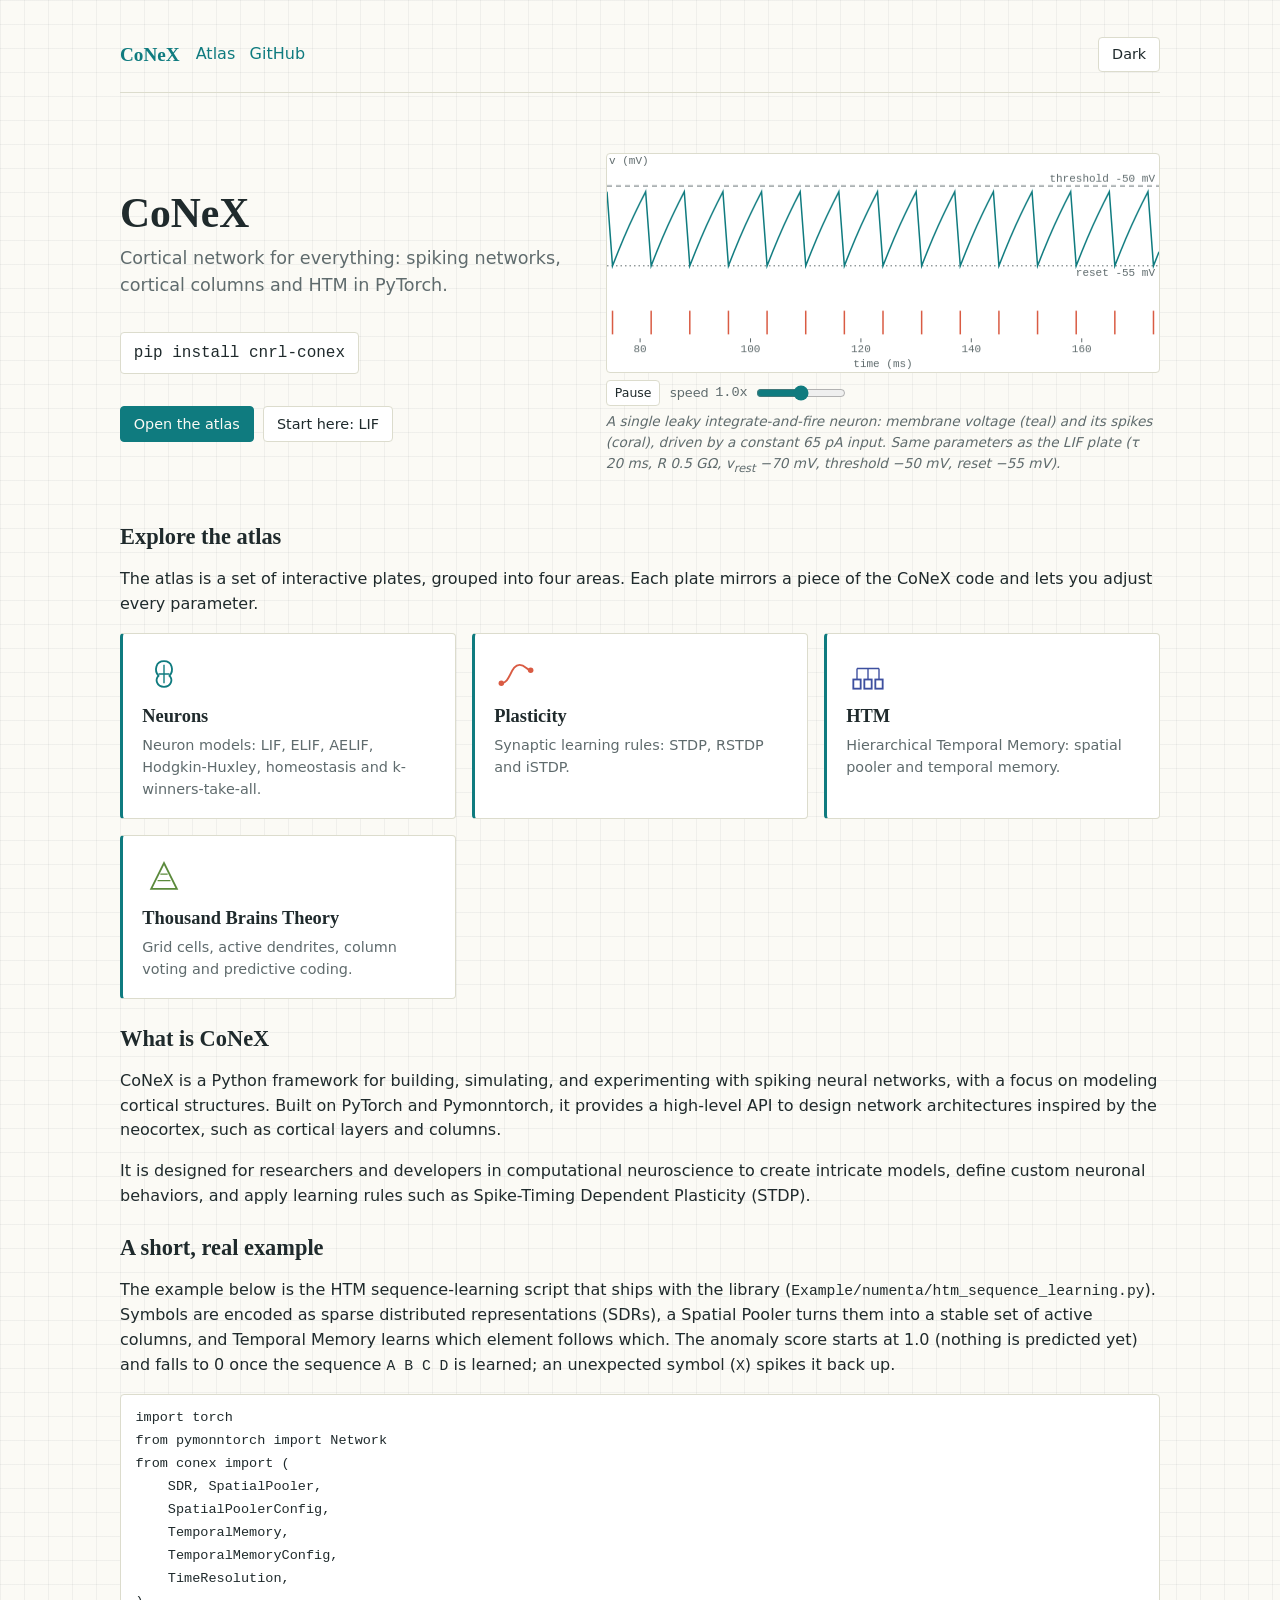
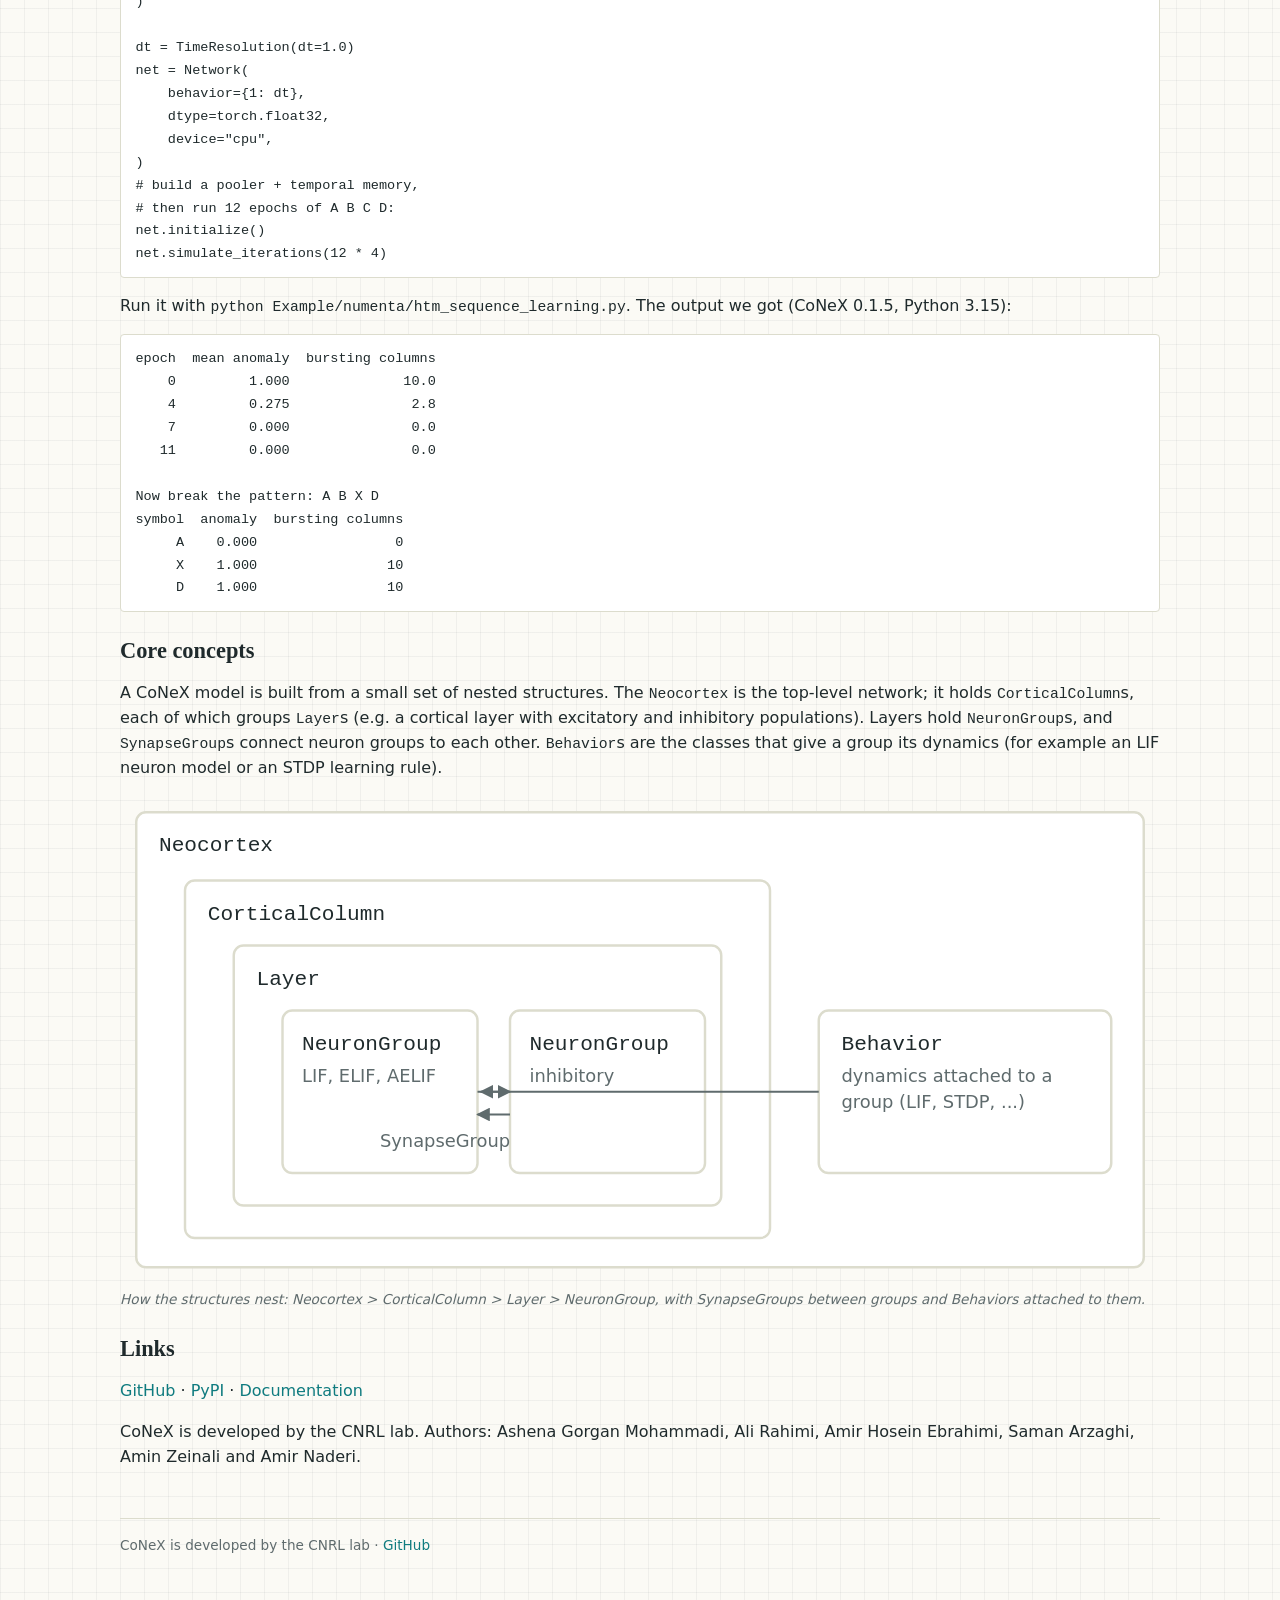
==== commit f69b5fe0: "fix(site): fix home hero label overlaps and move pause into speed row" ====
--- a/site/index.html
+++ b/site/index.html
@@ -32,12 +32,10 @@
         </div>
       </div>
       <figure class="ui-figure hero-figure">
-        <div class="hero-canvas-row">
-          <canvas id="hero-canvas" style="width:100%;height:220px;display:block;background:var(--card);border:1px solid var(--rule);border-radius:4px"></canvas>
-          <button id="hero-pause" class="ui-button ui-button-small hero-pause" type="button"
+        <canvas id="hero-canvas" style="width:100%;height:220px;display:block;background:var(--card);border:1px solid var(--rule);border-radius:4px"></canvas>
+        <div class="hero-speed-row">
+          <button id="hero-pause" class="ui-button ui-button-small" type="button"
                   aria-pressed="false" aria-label="Pause the neuron animation">Pause</button>
-        </div>
-        <div class="hero-speed-row">
           <label class="hero-speed">
             <span>speed</span>
             <span id="hero-speed-readout" class="ui-readout">1.0x</span>
@@ -68,7 +66,7 @@
             <path d="M24 14 V34 M18 24 H30" fill="none" stroke="var(--c1)" stroke-width="1.5"/>
           </svg>
           <div class="title">Neurons</div>
-          <div class="summary">Neuron models: LIF, ELIF, AELIF and their voltage dynamics.</div>
+          <div class="summary">Neuron models: LIF, ELIF, AELIF, Hodgkin-Huxley, homeostasis and k-winners-take-all.</div>
         </a>
         <a class="area-card" href="atlas/index.html#plasticity">
           <svg class="area-icon" viewBox="0 0 48 48" aria-hidden="true">
@@ -255,7 +253,7 @@
 
   <script type="module">
     import ui from './assets/js/ui.js';
-    import { playerSpeedFromPos, playerPosFromSpeed } from './assets/js/core.js';
+    import { playerSpeedFromPos, playerPosFromSpeed, computeTicks, fmtTick } from './assets/js/core.js';
     const themeBtn = document.getElementById('theme-toggle');
     function syncThemeBtn() {
       themeBtn.textContent = ui.getTheme() === 'light' ? 'Dark' : 'Light';
@@ -311,12 +309,13 @@
         const win = windowFor(w);
         const t0 = t - win;
         const sx = (tt) => ((tt - t0) / win) * w;
-        // trace panel in the upper ~78%, raster in a thin strip at the bottom
-        const traceTop = 8, traceBot = H * 0.78;
+        // reserve a bottom margin for the time axis; the plot area ends at plotBot
+        const plotBot = H - 34;
+        const traceTop = 8, traceBot = plotBot * 0.78;
         const sy = (vv) => traceTop + ((V_TOP - vv) / (V_TOP - V_BOT)) * (traceBot - traceTop);
-        const rasterTop = H * 0.85, rasterBot = H - 6;
-
-        // threshold (dashed) and reset (dotted) reference lines
+        const rasterTop = plotBot * 0.85, rasterBot = plotBot - 4;
+
+        // threshold (dashed) and reset (dotted) reference lines, named at the right end
         ctx.strokeStyle = pal.muted;
         ctx.lineWidth = 1;
         ctx.setLineDash([5, 4]);
@@ -332,22 +331,32 @@
         ctx.setLineDash([]);
         ctx.fillStyle = pal.muted;
         ctx.font = '11px ui-monospace, SFMono-Regular, Menlo, monospace';
-        ctx.textAlign = 'left';
-        // small tick labels at the left edge
-        ctx.textBaseline = 'middle';
-        ctx.fillText('-50', 2, sy(THR));
-        ctx.fillText('-55', 2, sy(V_RESET));
-        // line labels, offset right of the ticks so they do not collide
+        ctx.textAlign = 'right';
         ctx.textBaseline = 'bottom';
-        ctx.fillText('threshold -50 mV', 26, sy(THR) - 2);
+        ctx.fillText('threshold -50 mV', w - 4, sy(THR) - 2);
         ctx.textBaseline = 'top';
-        ctx.fillText('reset -55 mV', 26, sy(V_RESET) + 2);
-        // axis titles
-        ctx.fillStyle = pal.muted;
+        ctx.fillText('reset -55 mV', w - 4, sy(V_RESET) + 2);
+
+        // y-axis title
         ctx.textAlign = 'left';
         ctx.textBaseline = 'top';
         ctx.fillText('v (mV)', 2, 2);
+
+        // time axis: a few ticks (ms) and the title, in the reserved bottom margin
+        const xTicks = computeTicks(t0, t0 + win, 5);
+        ctx.strokeStyle = pal.muted;
+        ctx.lineWidth = 1;
         ctx.textAlign = 'center';
+        for (const tk of xTicks.ticks) {
+          const px = sx(tk);
+          if (px < 0 || px > w) continue;
+          ctx.beginPath();
+          ctx.moveTo(px, plotBot);
+          ctx.lineTo(px, plotBot + 4);
+          ctx.stroke();
+          ctx.textBaseline = 'top';
+          ctx.fillText(fmtTick(tk, xTicks.step), px, plotBot + 6);
+        }
         ctx.textBaseline = 'bottom';
         ctx.fillText('time (ms)', w / 2, H - 2);
 
--- a/site/assets/css/site.css
+++ b/site/assets/css/site.css
@@ -593,17 +593,11 @@
   filter: brightness(1.08);
 }
 
-/* pause toggle floats in the bottom-right, clear of the threshold line/label */
-.hero-canvas-row {
-  position: relative;
-}
-.hero-pause {
-  position: absolute;
-  bottom: 8px;
-  right: 8px;
-}
-/* small, unobtrusive speed control under the hero figure */
+/* pause toggle and speed control sit in a row under the hero canvas */
 .hero-speed-row {
+  display: flex;
+  align-items: center;
+  gap: 0.6rem;
   margin-top: 0.4rem;
 }
 .hero-speed {
@@ -729,6 +723,50 @@
   color: var(--muted);
 }
 
+/* numbered stop badge inside each start-here step */
+.start-path .step-num {
+  display: inline-block;
+  min-width: 1.2em;
+  margin-right: 0.4rem;
+  padding: 0 0.25rem;
+  border: 1px solid var(--rule);
+  border-radius: 999px;
+  font-family: ui-monospace, SFMono-Regular, Menlo, monospace;
+  font-size: 0.78rem;
+  color: var(--muted);
+  text-align: center;
+}
+
+/* compact category jump row under the search box */
+.area-jump {
+  display: flex;
+  flex-wrap: wrap;
+  gap: 0.4rem;
+  margin: 0.4rem 0 0.8rem;
+}
+.area-jump-link {
+  font-size: 0.82rem;
+  border: 1px solid var(--rule);
+  border-radius: 999px;
+  padding: 0.15rem 0.6rem;
+  background: var(--card);
+}
+
+/* on phones the start-here arrows wrap unevenly; number the stops vertically */
+@media (max-width: 600px) {
+  .start-path {
+    flex-direction: column;
+    align-items: stretch;
+  }
+  .start-path .arrow {
+    display: none;
+  }
+  .start-path .step {
+    display: block;
+    text-align: left;
+  }
+}
+
 .plate-header {
   border-bottom: 1px solid var(--rule);
   padding-bottom: 0.8rem;
